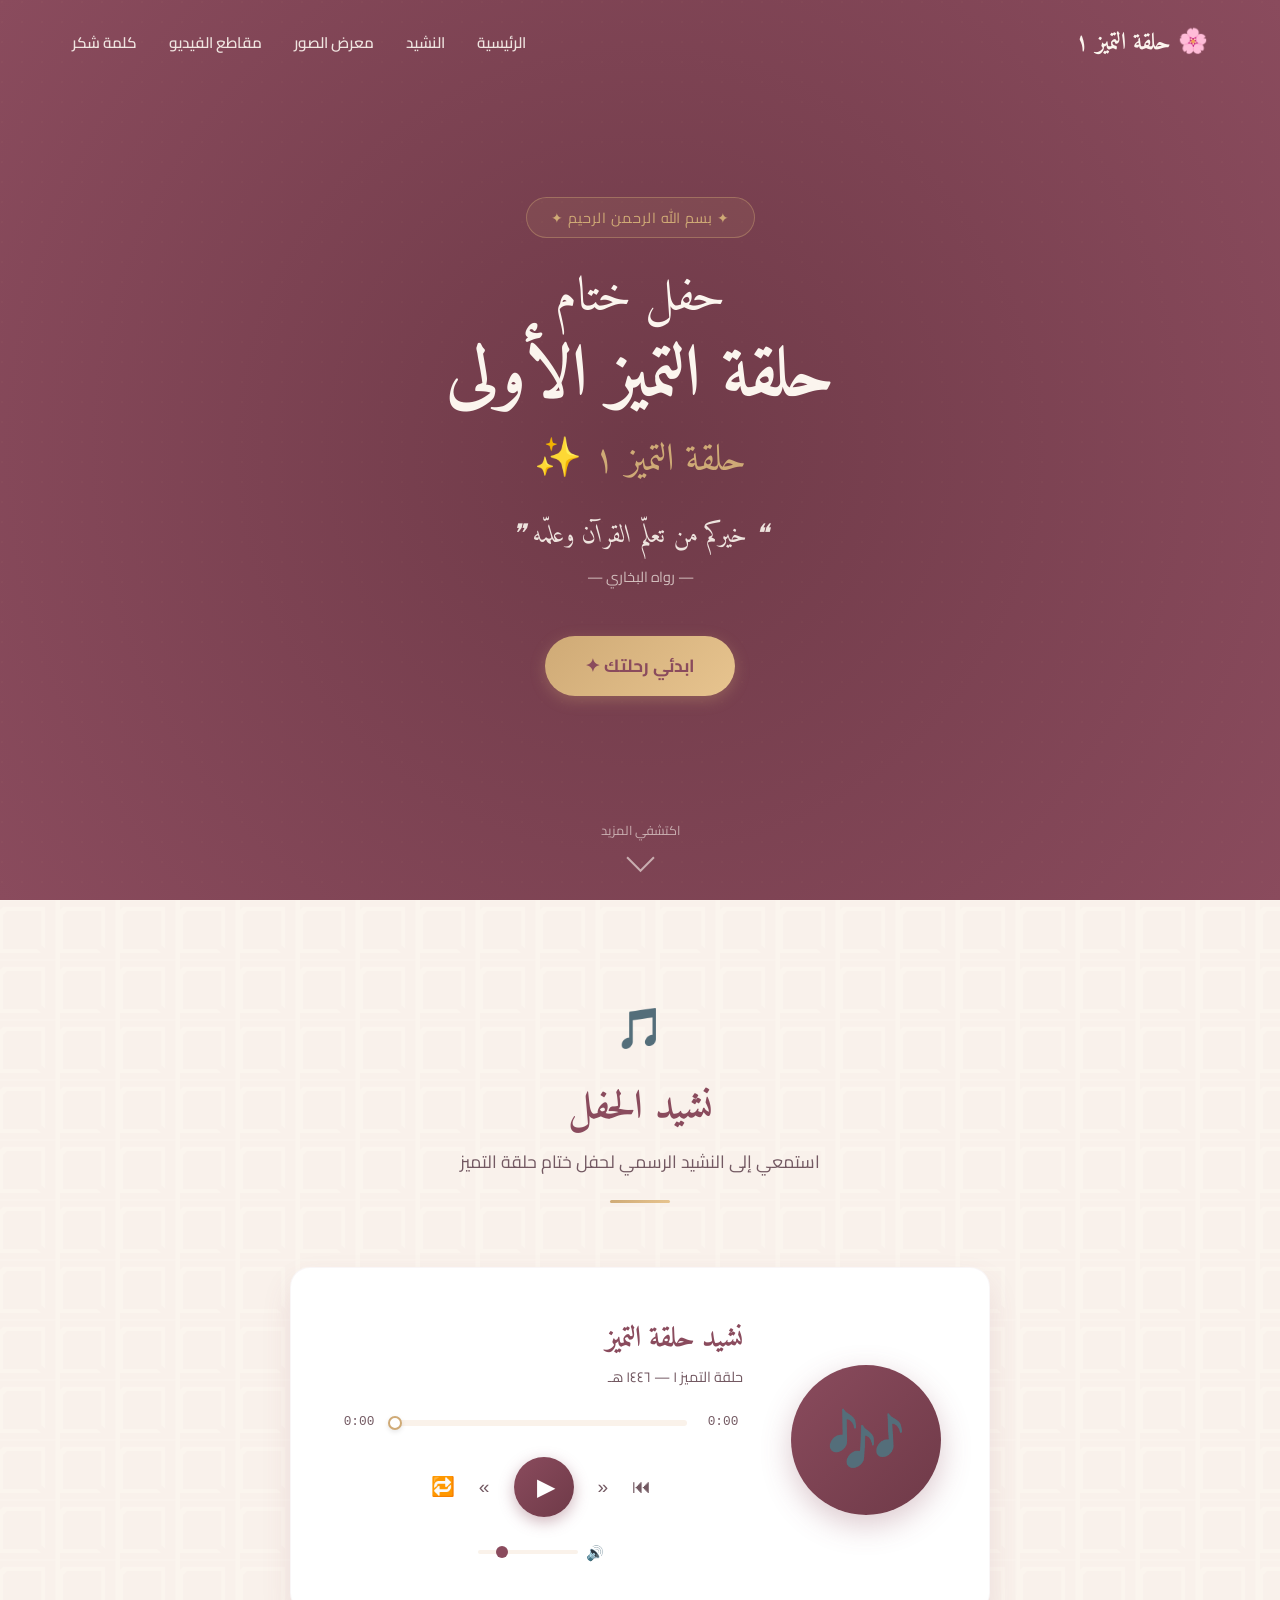
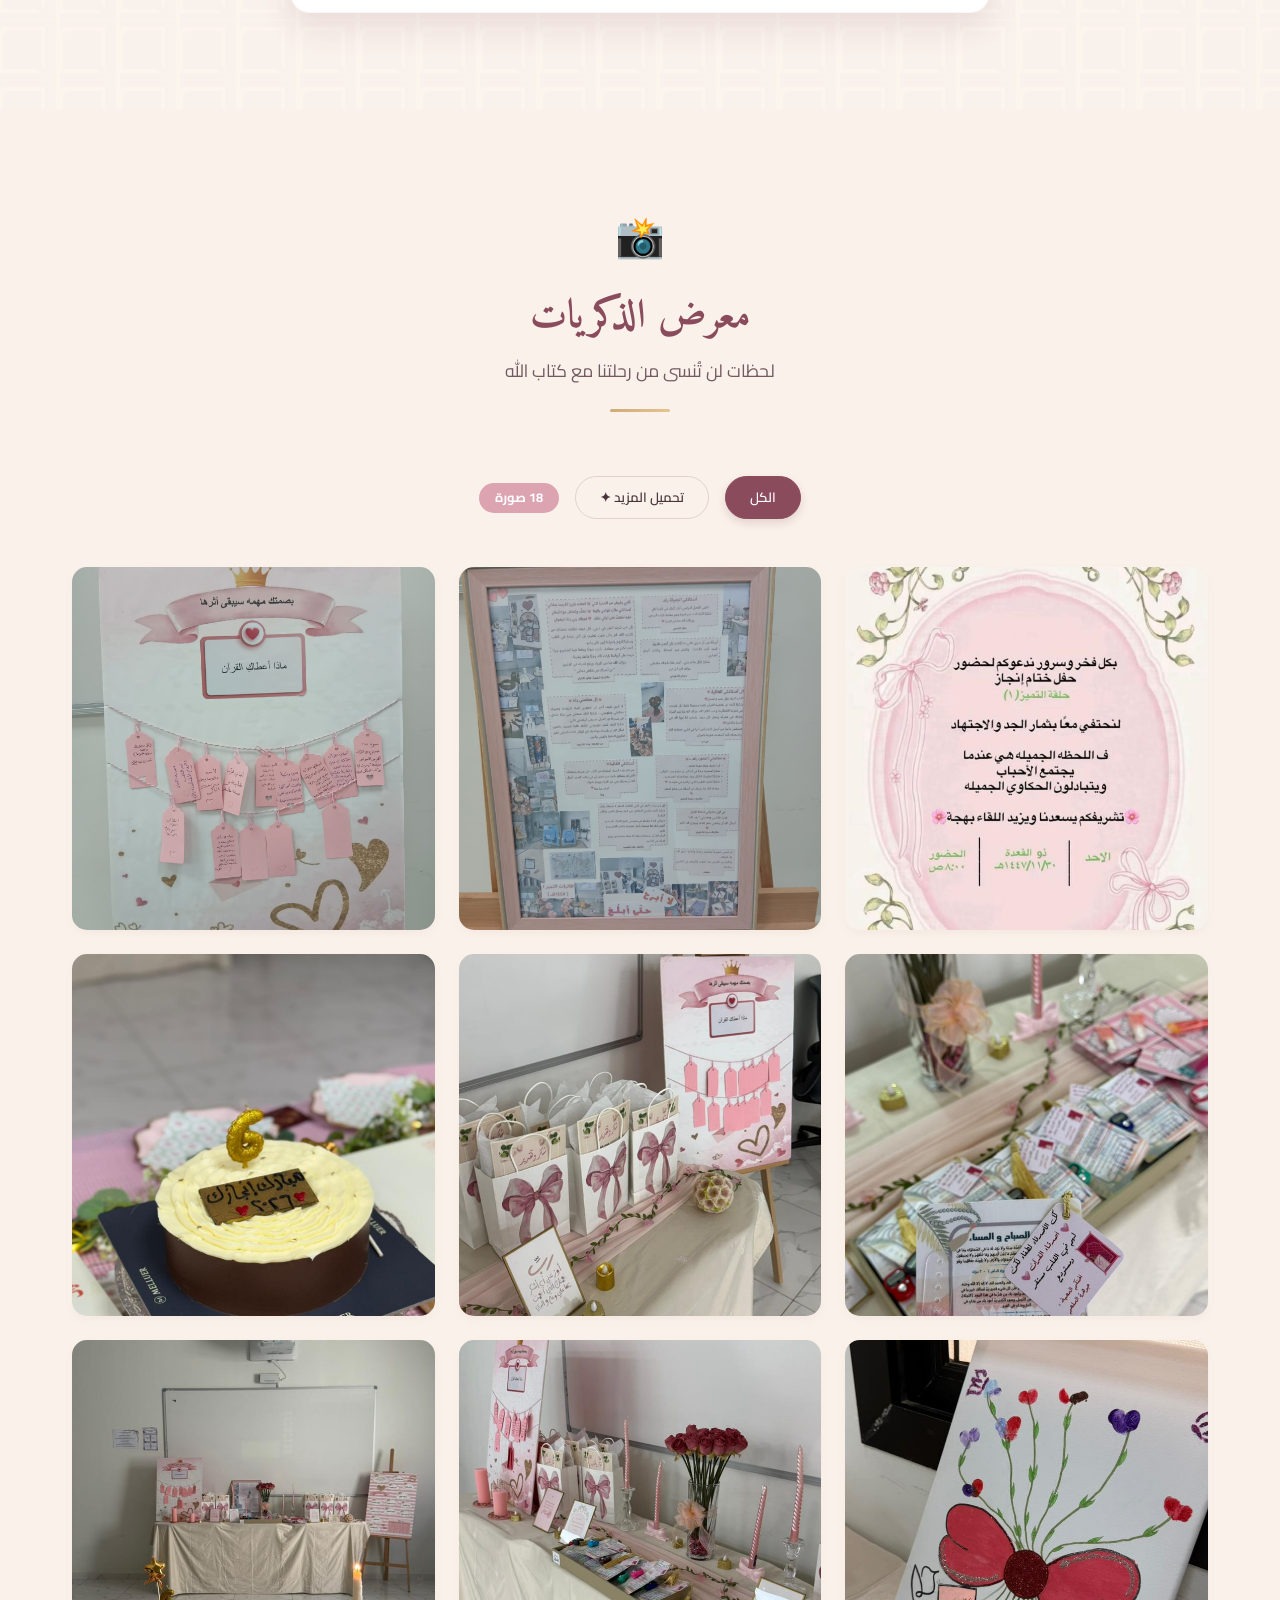
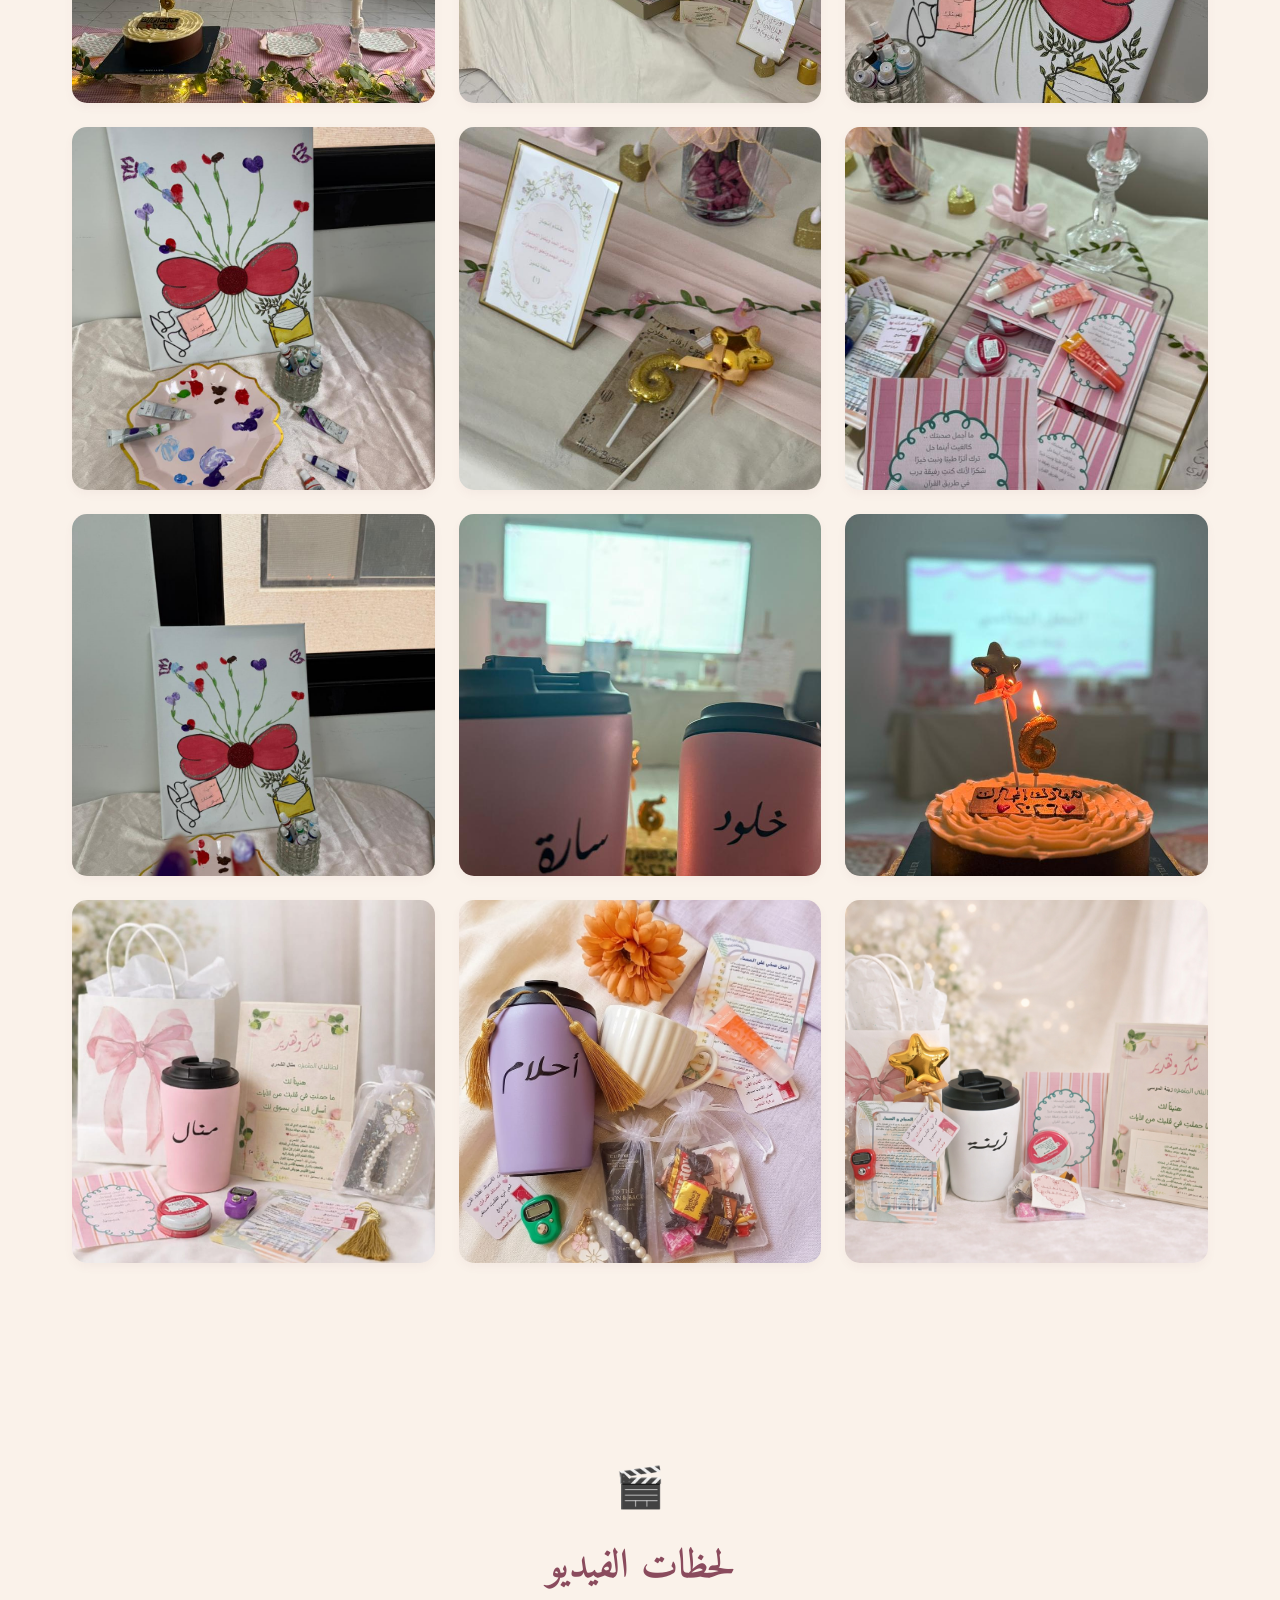
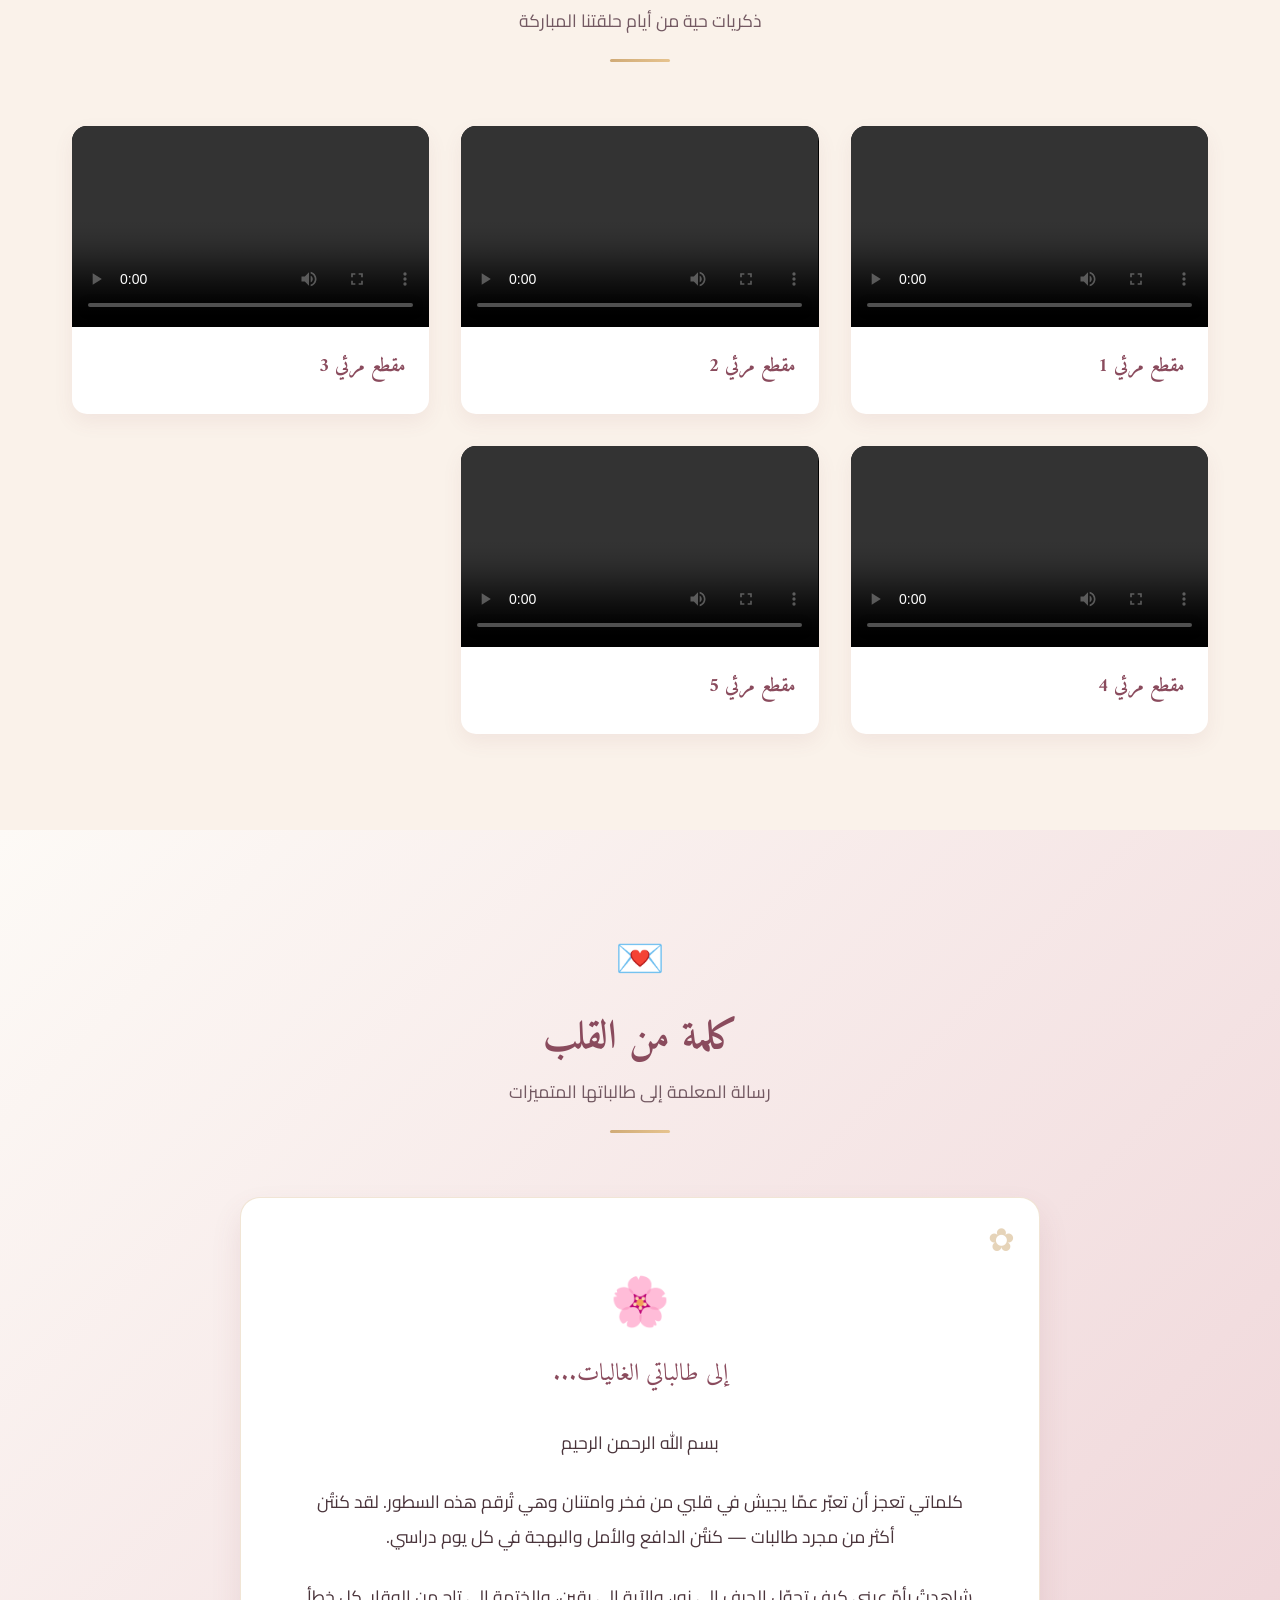
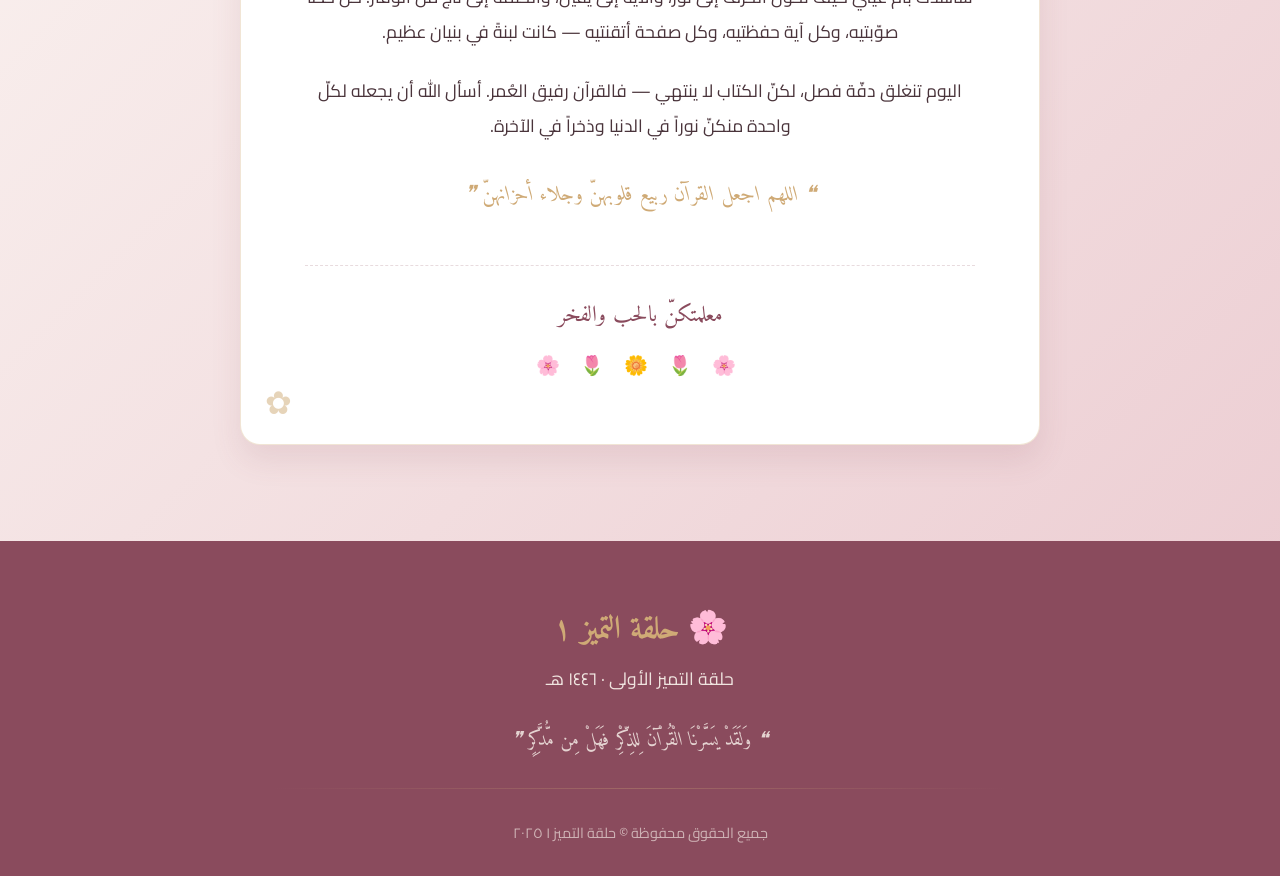
==== index.html @ e1786774 "Initial commit" ====
<!DOCTYPE html>
<html lang="ar" dir="rtl">
<head>
  <meta charset="UTF-8" />
  <meta name="viewport" content="width=device-width, initial-scale=1.0" />
  <title>حفل ختام حلقة التميز ١</title>
  <meta name="description" content="حفل ختام حلقة التميز الأولى. احتفاء بمسيرة القرآن الكريم ونجاح الطالبات المتميزات." />

  <!-- Google Fonts: Cairo + Amiri -->
  <link rel="preconnect" href="https://fonts.googleapis.com" />
  <link rel="preconnect" href="https://fonts.gstatic.com" crossorigin />
  <link href="https://fonts.googleapis.com/css2?family=Amiri:ital,wght@0,400;0,700;1,400&family=Cairo:wght@300;400;600;700;900&display=swap" rel="stylesheet" />

  <link rel="stylesheet" href="style.css" />
</head>
<body>

  <!-- ░░░ NAVBAR ░░░ -->
  <nav class="navbar" id="navbar">
    <div class="nav-inner">
      <span class="nav-logo">🌸 حلقة التميز ١</span>
      <ul class="nav-links">
        <li><a href="#hero">الرئيسية</a></li>
        <li><a href="#player">النشيد</a></li>
        <li><a href="#gallery">معرض الصور</a></li>
        <li><a href="#videos">مقاطع الفيديو</a></li>
        <li><a href="#thanks">كلمة شكر</a></li>
      </ul>
      <button class="nav-toggle" id="navToggle" aria-label="فتح القائمة">☰</button>
    </div>
    <ul class="nav-mobile" id="navMobile">
      <li><a href="#hero">الرئيسية</a></li>
      <li><a href="#player">النشيد</a></li>
      <li><a href="#gallery">معرض الصور</a></li>
      <li><a href="#videos">مقاطع الفيديو</a></li>
      <li><a href="#thanks">كلمة شكر</a></li>
    </ul>
  </nav>

  <!-- ░░░ HERO ░░░ -->
  <section class="hero" id="hero">
    <div class="hero-bg-overlay"></div>
    <div class="hero-particles" id="heroParticles"></div>
    <div class="hero-content fade-in">
      <div class="hero-badge">✦ بسم الله الرحمن الرحيم ✦</div>
      <h1 class="hero-title">
        <span class="hero-title-line1">حفل ختام</span>
        <span class="hero-title-line2">حلقة التميز الأولى</span>
        <span class="hero-title-line3 gold-text">حلقة التميز ١ ✨</span>
      </h1>
      <p class="hero-quote">
        ❝ خيركم من تعلّم القرآن وعلّمه ❞
      </p>
      <p class="hero-hadith">— رواه البخاري —</p>
      <a href="#player" class="hero-btn">
        <span>ابدئي رحلتك ✦</span>
        <div class="btn-glow"></div>
      </a>
    </div>
    <div class="hero-scroll-hint">
      <span>اكتشفي المزيد</span>
      <div class="scroll-arrow"></div>
    </div>
  </section>

  <!-- ░░░ AUDIO PLAYER ░░░ -->
  <section class="section player-section" id="player">
    <div class="section-container fade-on-scroll">
      <div class="section-header">
        <span class="section-icon">🎵</span>
        <h2 class="section-title">نشيد الحفل</h2>
        <p class="section-sub">استمعي إلى النشيد الرسمي لحفل ختام حلقة التميز</p>
        <div class="section-divider"></div>
      </div>

      <div class="player-card">
        <div class="player-art">
          <div class="player-art-inner">
            <span class="player-art-icon" id="playerArtIcon">🎶</span>
            <div class="player-ripple" id="playerRipple"></div>
          </div>
        </div>
        <div class="player-info">
          <h3 class="player-track-name">نشيد حلقة التميز</h3>
          <p class="player-track-sub">حلقة التميز ١ — ١٤٤٦ هـ</p>

          <div class="player-progress-wrap">
            <span class="player-time" id="currentTime">0:00</span>
            <div class="player-progress-bar" id="progressBar">
              <div class="player-progress-fill" id="progressFill"></div>
              <div class="player-progress-thumb" id="progressThumb"></div>
            </div>
            <span class="player-time" id="totalTime">0:00</span>
          </div>

          <div class="player-controls">
            <button class="player-btn-sm" id="btnRestart" title="إعادة">⏮</button>
            <button class="player-btn-sm" id="btnRewind" title="رجوع ١٠ ثوان">«</button>
            <button class="player-btn-play" id="btnPlay">
              <span id="playIcon">▶</span>
            </button>
            <button class="player-btn-sm" id="btnForward" title="تقديم ١٠ ثوان">»</button>
            <button class="player-btn-sm" id="btnLoop" title="تكرار">🔁</button>
          </div>

          <div class="player-volume-wrap">
            <span class="volume-icon">🔊</span>
            <input type="range" class="volume-slider" id="volumeSlider" min="0" max="1" step="0.01" value="0.8" />
          </div>
        </div>
      </div>

      <audio id="audioPlayer" src="audio/main_song.mp3" preload="metadata"></audio>
    </div>
  </section>

  <!-- ░░░ PHOTO GALLERY ░░░ -->
  <section class="section gallery-section" id="gallery">
    <div class="section-container fade-on-scroll">
      <div class="section-header">
        <span class="section-icon">📸</span>
        <h2 class="section-title">معرض الذكريات</h2>
        <p class="section-sub">لحظات لن تُنسى من رحلتنا مع كتاب الله</p>
        <div class="section-divider"></div>
      </div>

      <div class="gallery-controls">
        <button class="gallery-ctrl-btn active" data-action="all">الكل</button>
        <button class="gallery-ctrl-btn" id="btnLoadMore">تحميل المزيد ✦</button>
        <div class="gallery-count-badge" id="galleryCountBadge">0 صورة</div>
      </div>

      <div class="gallery-grid" id="galleryGrid">
        <!-- Images injected by JS -->
      </div>

      <div class="gallery-empty" id="galleryEmpty">
        <div class="gallery-empty-icon">🖼️</div>
        <p>ضعي صورك في مجلد <code>images/</code> بصيغة pic1.jpg، pic2.jpg …</p>
        <p class="gallery-empty-sub">سيتم تحميلها تلقائياً عند وجودها</p>
      </div>
    </div>
  </section>

  <!-- ░░░ LIGHTBOX ░░░ -->
  <div class="lightbox" id="lightbox" role="dialog" aria-modal="true">
    <button class="lightbox-close" id="lightboxClose" aria-label="إغلاق">✕</button>
    <button class="lightbox-nav lightbox-prev" id="lightboxPrev" aria-label="السابقة">❮</button>
    <div class="lightbox-content">
      <img src="" alt="صورة الحفل" id="lightboxImg" />
    </div>
    <button class="lightbox-nav lightbox-next" id="lightboxNext" aria-label="التالية">❯</button>
    <div class="lightbox-counter" id="lightboxCounter"></div>
  </div>

  <!-- ░░░ VIDEO SHOWCASE ░░░ -->
  <section class="section video-section" id="videos">
    <div class="section-container fade-on-scroll">
      <div class="section-header">
        <span class="section-icon">🎬</span>
        <h2 class="section-title">لحظات الفيديو</h2>
        <p class="section-sub">ذكريات حية من أيام حلقتنا المباركة</p>
        <div class="section-divider"></div>
      </div>

      <div class="video-grid" id="videoGrid">
        <!-- Videos injected by JS -->
      </div>

      <div class="gallery-empty" id="videoEmpty">
        <div class="gallery-empty-icon">🎥</div>
        <p>ضعي مقاطع الفيديو في مجلد <code>videos/</code> بصيغة video1.mp4، video2.mp4 …</p>
        <p class="gallery-empty-sub">سيتم تحميلها تلقائياً عند وجودها</p>
      </div>
    </div>
  </section>

  <!-- ░░░ THANKS CARD ░░░ -->
  <section class="section thanks-section" id="thanks">
    <div class="section-container fade-on-scroll">
      <div class="section-header">
        <span class="section-icon">💌</span>
        <h2 class="section-title">كلمة من القلب</h2>
        <p class="section-sub">رسالة المعلمة إلى طالباتها المتميزات</p>
        <div class="section-divider"></div>
      </div>

      <div class="thanks-card">
        <div class="thanks-card-top">
          <div class="thanks-rosette">🌸</div>
          <p class="thanks-salutation">إلى طالباتي الغاليات...</p>
        </div>
        <div class="thanks-body">
          <p>
            بسم الله الرحمن الرحيم
          </p>
          <p>
            كلماتي تعجز أن تعبّر عمّا يجيش في قلبي من فخر وامتنان وهي تُرقم هذه السطور.
            لقد كنتُن أكثر من مجرد طالبات — كنتُن الدافع والأمل والبهجة في كل يوم دراسي.
          </p>
          <p>
            شاهدتُ بأمّ عيني كيف تحوّل الحرف إلى نور، والآية إلى يقين، والختمة إلى تاج من الوقار.
            كل خطأ صوّبتيه، وكل آية حفظتيه، وكل صفحة أتقنتيه — كانت لبنةً في بنيان عظيم.
          </p>
          <p>
            اليوم تنغلق دفّة فصل، لكنّ الكتاب لا ينتهي — فالقرآن رفيق العُمر.
            أسأل الله أن يجعله لكلّ واحدة منكنّ نوراً في الدنيا وذخراً في الآخرة.
          </p>
          <p class="thanks-dua">
            ❝ اللهم اجعل القرآن ربيع قلوبهنّ وجلاء أحزانهنّ ❞
          </p>
        </div>
        <div class="thanks-footer">
          <span class="thanks-signature">معلمتكنّ بالحب والفخر</span>
          <div class="thanks-flowers">🌸 🌷 🌼 🌷 🌸</div>
        </div>
      </div>
    </div>
  </section>

  <!-- ░░░ FOOTER ░░░ -->
  <footer class="footer">
    <div class="footer-inner">
      <div class="footer-logo">🌸 حلقة التميز ١</div>
      <p class="footer-text">حلقة التميز الأولى · ١٤٤٦ هـ</p>
      <p class="footer-quote">❝ وَلَقَدْ يَسَّرْنَا الْقُرْآنَ لِلذِّكْرِ فَهَلْ مِن مُّدَّكِرٍ ❞</p>
      <div class="footer-divider"></div>
      <p class="footer-copy">جميع الحقوق محفوظة © حلقة التميز ١ ٢٠٢٥</p>
    </div>
  </footer>

  <script src="app.js"></script>
</body>
</html>
---- style.css ----
/* ░░░ VARIABLES & THEME ░░░ */
:root {
  /* Colors */
  --c-dusty-rose: #dca3b1; /* Soft pink / dusty rose */
  --c-cream: #fbf5ee; /* Warm cream */
  --c-burgundy: #8a4b5d; /* Luxurious burgundy */
  --c-gold: #cfaa76; /* Soft gold */
  --c-gold-bright: #e7c48f; /* Bright gold for hover */
  --c-text-main: #4a343b; /* Deep brownish-red for main text */
  --c-text-light: #735962; /* Lighter text for secondary info */
  --c-bg-light: #fdfaf6; /* Very light background for cards */
  --c-bg-dark: #faf2ea; /* Slightly darker cream for alternating sections */

  /* Gradients */
  --g-gold: linear-gradient(135deg, var(--c-gold), var(--c-gold-bright));
  --g-burgundy: linear-gradient(135deg, var(--c-burgundy), #6f3a48);
  --g-overlay: linear-gradient(to bottom, rgba(138, 75, 93, 0.4), rgba(138, 75, 93, 0.8));

  /* Typography */
  --f-title: 'Amiri', serif;
  --f-body: 'Cairo', sans-serif;

  /* Shadows */
  --shadow-sm: 0 4px 10px rgba(138, 75, 93, 0.05);
  --shadow-md: 0 8px 20px rgba(138, 75, 93, 0.08);
  --shadow-lg: 0 15px 30px rgba(138, 75, 93, 0.12);
  --shadow-gold: 0 0 15px rgba(207, 170, 118, 0.4);

  /* Transitions */
  --trans-fast: 0.2s ease;
  --trans-med: 0.4s ease;
  --trans-slow: 0.8s cubic-bezier(0.2, 0.8, 0.2, 1);
}

/* ░░░ RESET & BASE ░░░ */
*, *::before, *::after {
  box-sizing: border-box;
  margin: 0;
  padding: 0;
}

html {
  scroll-behavior: smooth;
  font-size: 16px;
}

body {
  font-family: var(--f-body);
  color: var(--c-text-main);
  background-color: var(--c-cream);
  line-height: 1.6;
  overflow-x: hidden;
  -webkit-font-smoothing: antialiased;
}

a {
  text-decoration: none;
  color: inherit;
}

ul {
  list-style: none;
}

img, video {
  max-width: 100%;
  display: block;
}

/* Typography Utilities */
.gold-text { color: var(--c-gold); }

/* ░░░ ANIMATIONS (FADE IN ON SCROLL) ░░░ */
.fade-on-scroll {
  opacity: 0;
  transform: translateY(30px);
  transition: opacity var(--trans-slow), transform var(--trans-slow);
}

.fade-on-scroll.visible {
  opacity: 1;
  transform: translateY(0);
}

.fade-in {
  animation: fadeIn 1.5s ease forwards;
}

@keyframes fadeIn {
  from { opacity: 0; transform: translateY(20px); }
  to { opacity: 1; transform: translateY(0); }
}

@keyframes float {
  0%, 100% { transform: translateY(0); }
  50% { transform: translateY(-10px); }
}

@keyframes pulse-glow {
  0%, 100% { box-shadow: 0 0 10px rgba(207, 170, 118, 0.3); }
  50% { box-shadow: 0 0 20px rgba(207, 170, 118, 0.7); }
}

@keyframes spin-slow {
  from { transform: rotate(0deg); }
  to { transform: rotate(360deg); }
}

/* ░░░ NAVBAR ░░░ */
.navbar {
  position: fixed;
  top: 0;
  left: 0;
  width: 100%;
  z-index: 1000;
  transition: background-color var(--trans-med), padding var(--trans-med), box-shadow var(--trans-med);
  padding: 1.5rem 0;
}

.navbar.scrolled {
  background-color: rgba(251, 245, 238, 0.95);
  backdrop-filter: blur(10px);
  padding: 1rem 0;
  box-shadow: var(--shadow-sm);
}

.nav-inner {
  max-width: 1200px;
  margin: 0 auto;
  padding: 0 2rem;
  display: flex;
  justify-content: space-between;
  align-items: center;
}

.nav-logo {
  font-family: var(--f-title);
  font-size: 1.5rem;
  font-weight: 700;
  color: var(--c-burgundy);
  transition: color var(--trans-fast);
}

.navbar.scrolled .nav-logo {
  color: var(--c-burgundy);
}

/* Default state when at top over dark hero */
.navbar:not(.scrolled) .nav-logo {
  color: var(--c-cream);
}

.nav-links {
  display: flex;
  gap: 2rem;
}

.nav-links a {
  font-weight: 600;
  font-size: 0.95rem;
  position: relative;
  transition: color var(--trans-fast);
}

.navbar:not(.scrolled) .nav-links a {
  color: rgba(251, 245, 238, 0.9);
}

.navbar.scrolled .nav-links a {
  color: var(--c-text-main);
}

.nav-links a:hover {
  color: var(--c-gold);
}

.nav-links a::after {
  content: '';
  position: absolute;
  bottom: -4px;
  left: 0;
  width: 0;
  height: 2px;
  background-color: var(--c-gold);
  transition: width var(--trans-fast);
}

.nav-links a:hover::after {
  width: 100%;
}

.nav-toggle {
  display: none;
  background: none;
  border: none;
  font-size: 1.8rem;
  cursor: pointer;
  color: inherit;
}

.navbar:not(.scrolled) .nav-toggle {
  color: var(--c-cream);
}

.navbar.scrolled .nav-toggle {
  color: var(--c-burgundy);
}

.nav-mobile {
  position: absolute;
  top: 100%;
  left: 0;
  width: 100%;
  background-color: var(--c-cream);
  box-shadow: var(--shadow-md);
  flex-direction: column;
  display: none;
  padding: 1rem 0;
  border-top: 1px solid rgba(138, 75, 93, 0.1);
}

.nav-mobile.active {
  display: flex;
}

.nav-mobile a {
  display: block;
  padding: 1rem 2rem;
  font-weight: 600;
  color: var(--c-burgundy);
  border-bottom: 1px solid rgba(138, 75, 93, 0.05);
}

.nav-mobile a:hover {
  background-color: rgba(138, 75, 93, 0.05);
  padding-right: 2.5rem;
  transition: all var(--trans-fast);
}

/* ░░░ HERO SECTION ░░░ */
.hero {
  height: 100vh;
  min-height: 600px;
  position: relative;
  display: flex;
  align-items: center;
  justify-content: center;
  text-align: center;
  overflow: hidden;
  background-color: var(--c-burgundy);
  /* Fallback color if no background image */
}

/* We will use CSS variables updated by JS for the background to make it dynamic, 
   but here is a default gradient */
.hero::before {
  content: '';
  position: absolute;
  top: 0; left: 0; right: 0; bottom: 0;
  background: radial-gradient(circle at center, #6f3a48 0%, var(--c-burgundy) 100%);
  z-index: 1;
}

.hero-bg-overlay {
  position: absolute;
  top: 0; left: 0; right: 0; bottom: 0;
  background: url('data:image/svg+xml;utf8,<svg width="20" height="20" xmlns="http://www.w3.org/2000/svg"><circle cx="2" cy="2" r="1" fill="%23cfaa76" fill-opacity="0.1"/></svg>') repeat;
  z-index: 2;
  opacity: 0.5;
}

.hero-particles {
  position: absolute;
  top: 0; left: 0; right: 0; bottom: 0;
  z-index: 3;
  pointer-events: none;
}

.particle {
  position: absolute;
  background: var(--c-gold);
  border-radius: 50%;
  opacity: 0;
  animation: floatUp 5s infinite linear;
}

@keyframes floatUp {
  0% { transform: translateY(100vh) scale(0); opacity: 0; }
  20% { opacity: 0.8; }
  80% { opacity: 0.4; }
  100% { transform: translateY(-100px) scale(1); opacity: 0; }
}

.hero-content {
  position: relative;
  z-index: 10;
  max-width: 800px;
  padding: 0 2rem;
  color: var(--c-cream);
}

.hero-badge {
  display: inline-block;
  padding: 0.5rem 1.5rem;
  border: 1px solid rgba(207, 170, 118, 0.4);
  border-radius: 50px;
  font-size: 0.9rem;
  color: var(--c-gold);
  margin-bottom: 2rem;
  background: rgba(207, 170, 118, 0.1);
  backdrop-filter: blur(5px);
  letter-spacing: 1px;
}

.hero-title {
  font-family: var(--f-title);
  display: flex;
  flex-direction: column;
  gap: 0.5rem;
  margin-bottom: 2rem;
  line-height: 1.2;
}

.hero-title-line1 { font-size: clamp(2rem, 4vw, 3rem); font-weight: 400; }
.hero-title-line2 { font-size: clamp(2.5rem, 6vw, 4.5rem); font-weight: 700; }
.hero-title-line3 { font-size: clamp(1.8rem, 3vw, 2.5rem); font-weight: 400; margin-top: 0.5rem; }

.hero-quote {
  font-family: var(--f-title);
  font-size: clamp(1.2rem, 2vw, 1.6rem);
  font-style: italic;
  margin-bottom: 0.5rem;
  opacity: 0.9;
}

.hero-hadith {
  font-size: 0.9rem;
  opacity: 0.7;
  margin-bottom: 3rem;
}

.hero-btn {
  display: inline-block;
  padding: 1rem 2.5rem;
  background: var(--g-gold);
  color: var(--c-burgundy);
  border-radius: 50px;
  font-weight: 700;
  font-size: 1.1rem;
  position: relative;
  overflow: hidden;
  transition: transform var(--trans-fast), box-shadow var(--trans-fast);
  box-shadow: 0 4px 15px rgba(207, 170, 118, 0.3);
  z-index: 1;
}

.hero-btn span {
  position: relative;
  z-index: 2;
}

.hero-btn .btn-glow {
  position: absolute;
  top: 0; left: 0; right: 0; bottom: 0;
  background: linear-gradient(135deg, var(--c-gold-bright), #fff);
  opacity: 0;
  z-index: 1;
  transition: opacity var(--trans-fast);
}

.hero-btn:hover {
  transform: translateY(-3px);
  box-shadow: 0 8px 25px rgba(207, 170, 118, 0.5);
}

.hero-btn:hover .btn-glow {
  opacity: 0.2;
}

.hero-scroll-hint {
  position: absolute;
  bottom: 2rem;
  left: 50%;
  transform: translateX(-50%);
  z-index: 10;
  color: rgba(251, 245, 238, 0.6);
  font-size: 0.8rem;
  display: flex;
  flex-direction: column;
  align-items: center;
  gap: 0.5rem;
  animation: float 3s ease-in-out infinite;
}

.scroll-arrow {
  width: 20px;
  height: 20px;
  border-right: 2px solid rgba(251, 245, 238, 0.6);
  border-bottom: 2px solid rgba(251, 245, 238, 0.6);
  transform: rotate(45deg);
}

/* ░░░ COMMON SECTION STYLES ░░░ */
.section {
  padding: 6rem 0;
}

.section:nth-child(even) {
  background-color: var(--c-bg-dark);
}

.section-container {
  max-width: 1200px;
  margin: 0 auto;
  padding: 0 2rem;
}

.section-header {
  text-align: center;
  margin-bottom: 4rem;
}

.section-icon {
  font-size: 2.5rem;
  display: inline-block;
  margin-bottom: 1rem;
  animation: float 4s ease-in-out infinite;
}

.section-title {
  font-family: var(--f-title);
  font-size: 2.5rem;
  color: var(--c-burgundy);
  margin-bottom: 0.5rem;
}

.section-sub {
  font-size: 1.1rem;
  color: var(--c-text-light);
}

.section-divider {
  width: 60px;
  height: 3px;
  background: var(--g-gold);
  margin: 1.5rem auto 0;
  border-radius: 3px;
}

/* ░░░ AUDIO PLAYER SECTION ░░░ */
.player-section {
  background: url('data:image/svg+xml;utf8,<svg width="60" height="60" viewBox="0 0 60 60" xmlns="http://www.w3.org/2000/svg"><path d="M54.627 0l.83.83v58.34h-58.34v-58.34h57.51zm-51.528 6.81l-4.103 4.102v42.18h42.178l-4.102-4.103h-33.97v-33.97l4.103-4.102h33.97v33.97l4.102 4.103v-42.18h-42.178z" fill="%23dca3b1" fill-opacity="0.05" fill-rule="evenodd"/></svg>');
}

.player-card {
  max-width: 700px;
  margin: 0 auto;
  background: #fff;
  border-radius: 20px;
  padding: 3rem;
  box-shadow: var(--shadow-lg);
  display: flex;
  align-items: center;
  gap: 3rem;
  border: 1px solid rgba(138, 75, 93, 0.05);
}

.player-art {
  flex-shrink: 0;
  position: relative;
}

.player-art-inner {
  width: 150px;
  height: 150px;
  background: var(--g-burgundy);
  border-radius: 50%;
  display: flex;
  align-items: center;
  justify-content: center;
  box-shadow: 0 10px 30px rgba(138, 75, 93, 0.3);
  position: relative;
  z-index: 2;
  transition: transform var(--trans-slow);
}

.player-art-inner.playing {
  animation: spin-slow 10s linear infinite;
}

.player-art-icon {
  font-size: 4rem;
}

.player-ripple {
  position: absolute;
  top: 0; left: 0; right: 0; bottom: 0;
  border-radius: 50%;
  border: 2px solid var(--c-gold);
  z-index: 1;
  opacity: 0;
}

.player-art-inner.playing + .player-ripple {
  animation: ripple 2s ease-out infinite;
}

@keyframes ripple {
  0% { transform: scale(1); opacity: 0.8; }
  100% { transform: scale(1.5); opacity: 0; }
}

.player-info {
  flex-grow: 1;
}

.player-track-name {
  font-family: var(--f-title);
  font-size: 1.8rem;
  color: var(--c-burgundy);
  margin-bottom: 0.2rem;
}

.player-track-sub {
  color: var(--c-text-light);
  font-size: 0.9rem;
  margin-bottom: 1.5rem;
}

.player-progress-wrap {
  display: flex;
  align-items: center;
  gap: 1rem;
  margin-bottom: 1.5rem;
}

.player-time {
  font-size: 0.8rem;
  color: var(--c-text-light);
  font-family: monospace;
  width: 40px;
  text-align: center;
}

.player-progress-bar {
  flex-grow: 1;
  height: 6px;
  background: var(--c-bg-dark);
  border-radius: 3px;
  position: relative;
  cursor: pointer;
}

.player-progress-fill {
  position: absolute;
  top: 0; left: 0;
  height: 100%;
  background: var(--g-gold);
  border-radius: 3px;
  width: 0%;
  pointer-events: none;
}

.player-progress-thumb {
  position: absolute;
  top: 50%;
  left: 0%;
  transform: translate(-50%, -50%);
  width: 14px;
  height: 14px;
  background: #fff;
  border: 2px solid var(--c-gold);
  border-radius: 50%;
  box-shadow: 0 2px 5px rgba(0,0,0,0.1);
  pointer-events: none;
  transition: transform 0.1s;
}

.player-progress-bar:hover .player-progress-thumb {
  transform: translate(-50%, -50%) scale(1.2);
}

.player-controls {
  display: flex;
  align-items: center;
  justify-content: center;
  gap: 1.5rem;
  margin-bottom: 1.5rem;
}

.player-btn-sm {
  background: none;
  border: none;
  font-size: 1.2rem;
  color: var(--c-text-light);
  cursor: pointer;
  transition: color var(--trans-fast), transform var(--trans-fast);
}

.player-btn-sm:hover {
  color: var(--c-burgundy);
  transform: scale(1.1);
}

.player-btn-sm.active {
  color: var(--c-gold);
}

.player-btn-play {
  width: 60px;
  height: 60px;
  border-radius: 50%;
  background: var(--g-burgundy);
  color: #fff;
  border: none;
  font-size: 1.5rem;
  display: flex;
  align-items: center;
  justify-content: center;
  cursor: pointer;
  box-shadow: 0 5px 15px rgba(138, 75, 93, 0.4);
  transition: transform var(--trans-fast), box-shadow var(--trans-fast);
}

.player-btn-play:hover {
  transform: scale(1.05);
  box-shadow: 0 8px 20px rgba(138, 75, 93, 0.5);
}

.player-btn-play span {
  margin-left: 5px; /* Offset for optical centering of play icon */
}

.player-btn-play.is-playing span {
  margin-left: 0; /* Reset for pause icon */
}

.player-volume-wrap {
  display: flex;
  align-items: center;
  gap: 0.5rem;
  justify-content: center;
}

.volume-icon {
  font-size: 0.9rem;
  color: var(--c-text-light);
}

.volume-slider {
  -webkit-appearance: none;
  width: 100px;
  height: 4px;
  background: var(--c-bg-dark);
  border-radius: 2px;
  outline: none;
}

.volume-slider::-webkit-slider-thumb {
  -webkit-appearance: none;
  appearance: none;
  width: 12px;
  height: 12px;
  border-radius: 50%;
  background: var(--c-burgundy);
  cursor: pointer;
}

@media (max-width: 768px) {
  .player-card {
    flex-direction: column;
    padding: 2rem;
    text-align: center;
    gap: 2rem;
  }
}

/* ░░░ GALLERY SECTION ░░░ */
.gallery-controls {
  display: flex;
  justify-content: center;
  align-items: center;
  gap: 1rem;
  margin-bottom: 3rem;
  flex-wrap: wrap;
}

.gallery-ctrl-btn {
  padding: 0.5rem 1.5rem;
  background: transparent;
  border: 1px solid rgba(138, 75, 93, 0.2);
  color: var(--c-text-main);
  border-radius: 50px;
  font-family: var(--f-body);
  font-weight: 600;
  cursor: pointer;
  transition: all var(--trans-fast);
}

.gallery-ctrl-btn:hover, .gallery-ctrl-btn.active {
  background: var(--c-burgundy);
  color: #fff;
  border-color: var(--c-burgundy);
  box-shadow: 0 4px 10px rgba(138, 75, 93, 0.2);
}

.gallery-count-badge {
  background: var(--c-dusty-rose);
  color: #fff;
  padding: 0.3rem 1rem;
  border-radius: 50px;
  font-size: 0.8rem;
  font-weight: 700;
}

.gallery-grid {
  display: grid;
  grid-template-columns: repeat(auto-fill, minmax(280px, 1fr));
  gap: 1.5rem;
}

.gallery-item {
  position: relative;
  border-radius: 15px;
  overflow: hidden;
  aspect-ratio: 1 / 1;
  cursor: pointer;
  box-shadow: var(--shadow-sm);
  transition: transform var(--trans-med), box-shadow var(--trans-med);
  background-color: var(--c-bg-dark);
}

.gallery-item:hover {
  transform: translateY(-5px);
  box-shadow: var(--shadow-lg);
  z-index: 2;
}

.gallery-item img {
  width: 100%;
  height: 100%;
  object-fit: cover;
  transition: transform 0.5s ease;
}

.gallery-item:hover img {
  transform: scale(1.05);
}

.gallery-overlay {
  position: absolute;
  top: 0; left: 0; right: 0; bottom: 0;
  background: linear-gradient(to top, rgba(138, 75, 93, 0.8), transparent);
  opacity: 0;
  display: flex;
  align-items: center;
  justify-content: center;
  transition: opacity var(--trans-fast);
}

.gallery-item:hover .gallery-overlay {
  opacity: 1;
}

.gallery-icon {
  color: #fff;
  font-size: 2rem;
  transform: scale(0.5);
  transition: transform 0.3s cubic-bezier(0.175, 0.885, 0.32, 1.275);
}

.gallery-item:hover .gallery-icon {
  transform: scale(1);
}

.gallery-empty {
  text-align: center;
  padding: 4rem 2rem;
  background: rgba(255, 255, 255, 0.5);
  border: 2px dashed rgba(138, 75, 93, 0.2);
  border-radius: 20px;
  display: none; /* Hidden by default, shown by JS if no media */
}

.gallery-empty.show {
  display: block;
}

.gallery-empty-icon {
  font-size: 3rem;
  margin-bottom: 1rem;
  opacity: 0.5;
}

.gallery-empty code {
  background: rgba(138, 75, 93, 0.1);
  padding: 0.2rem 0.5rem;
  border-radius: 4px;
  color: var(--c-burgundy);
}

.gallery-empty-sub {
  font-size: 0.9rem;
  color: var(--c-text-light);
  margin-top: 0.5rem;
}

/* ░░░ LIGHTBOX ░░░ */
.lightbox {
  position: fixed;
  top: 0; left: 0; right: 0; bottom: 0;
  background: rgba(0, 0, 0, 0.9);
  z-index: 2000;
  display: flex;
  align-items: center;
  justify-content: center;
  opacity: 0;
  pointer-events: none;
  transition: opacity var(--trans-med);
}

.lightbox.active {
  opacity: 1;
  pointer-events: all;
}

.lightbox-content {
  position: relative;
  max-width: 90vw;
  max-height: 85vh;
  transform: scale(0.9);
  transition: transform var(--trans-med);
}

.lightbox.active .lightbox-content {
  transform: scale(1);
}

.lightbox-content img {
  max-height: 85vh;
  border-radius: 10px;
  box-shadow: 0 0 30px rgba(0,0,0,0.5);
}

.lightbox-close {
  position: absolute;
  top: 2rem;
  right: 2rem;
  background: none;
  border: none;
  color: #fff;
  font-size: 2rem;
  cursor: pointer;
  z-index: 2001;
  transition: transform var(--trans-fast);
}

.lightbox-close:hover {
  transform: rotate(90deg);
}

.lightbox-nav {
  position: absolute;
  top: 50%;
  transform: translateY(-50%);
  background: rgba(255,255,255,0.1);
  border: none;
  color: #fff;
  font-size: 2rem;
  width: 50px;
  height: 50px;
  border-radius: 50%;
  display: flex;
  align-items: center;
  justify-content: center;
  cursor: pointer;
  transition: background var(--trans-fast);
  z-index: 2001;
}

.lightbox-nav:hover {
  background: rgba(255,255,255,0.3);
}

.lightbox-prev { right: 2rem; }
.lightbox-next { left: 2rem; } /* Reversed for RTL */

.lightbox-counter {
  position: absolute;
  bottom: 2rem;
  left: 50%;
  transform: translateX(-50%);
  color: rgba(255,255,255,0.7);
  font-family: monospace;
  font-size: 1.1rem;
}

/* ░░░ VIDEO SECTION ░░░ */
.video-grid {
  display: grid;
  grid-template-columns: repeat(auto-fill, minmax(320px, 1fr));
  gap: 2rem;
}

.video-item {
  background: #fff;
  border-radius: 15px;
  overflow: hidden;
  box-shadow: var(--shadow-md);
  transition: transform var(--trans-med);
}

.video-item:hover {
  transform: translateY(-5px);
  box-shadow: var(--shadow-lg);
}

.video-wrapper {
  position: relative;
  aspect-ratio: 16 / 9;
  background: #000;
}

.video-wrapper video {
  width: 100%;
  height: 100%;
  object-fit: contain;
}

.video-info {
  padding: 1.5rem;
}

.video-title {
  font-family: var(--f-title);
  font-size: 1.2rem;
  color: var(--c-burgundy);
  margin-bottom: 0.5rem;
}

/* ░░░ THANKS CARD SECTION ░░░ */
.thanks-section {
  background: linear-gradient(135deg, var(--c-bg-light) 0%, var(--c-dusty-rose) 200%);
}

.thanks-card {
  max-width: 800px;
  margin: 0 auto;
  background: #fff;
  border-radius: 20px;
  padding: 4rem;
  box-shadow: var(--shadow-lg);
  position: relative;
  text-align: center;
  border: 1px solid rgba(207, 170, 118, 0.3);
}

/* Decorative corners */
.thanks-card::before, .thanks-card::after {
  content: '✿';
  position: absolute;
  color: var(--c-gold);
  font-size: 2rem;
  opacity: 0.5;
}

.thanks-card::before { top: 1rem; right: 1.5rem; }
.thanks-card::after { bottom: 1rem; left: 1.5rem; }

.thanks-card-top {
  margin-bottom: 2rem;
}

.thanks-rosette {
  font-size: 3rem;
  margin-bottom: 1rem;
  animation: spin-slow 20s linear infinite;
  display: inline-block;
}

.thanks-salutation {
  font-family: var(--f-title);
  font-size: 1.5rem;
  color: var(--c-burgundy);
}

.thanks-body {
  font-size: 1.1rem;
  line-height: 2;
  color: var(--c-text-main);
}

.thanks-body p {
  margin-bottom: 1.5rem;
}

.thanks-dua {
  font-family: var(--f-title);
  font-size: 1.3rem;
  color: var(--c-gold);
  margin-top: 2rem;
  font-style: italic;
}

.thanks-footer {
  margin-top: 3rem;
  padding-top: 2rem;
  border-top: 1px dashed rgba(138, 75, 93, 0.2);
}

.thanks-signature {
  display: block;
  font-family: var(--f-title);
  font-size: 1.4rem;
  color: var(--c-burgundy);
  margin-bottom: 1rem;
}

.thanks-flowers {
  font-size: 1.2rem;
  letter-spacing: 0.5rem;
}

@media (max-width: 768px) {
  .thanks-card {
    padding: 2rem;
  }
}

/* ░░░ ACHIEVEMENTS SECTION ░░░ */
.achievements-grid {
  display: grid;
  grid-template-columns: repeat(auto-fit, minmax(250px, 1fr));
  gap: 2rem;
}

.achievement-card {
  background: #fff;
  border-radius: 15px;
  padding: 2.5rem 1.5rem;
  text-align: center;
  box-shadow: var(--shadow-sm);
  border-bottom: 4px solid var(--c-gold);
  transition: transform var(--trans-med), box-shadow var(--trans-med);
}

.achievement-card:hover {
  transform: translateY(-10px);
  box-shadow: var(--shadow-lg);
}

.ach-icon {
  font-size: 3rem;
  margin-bottom: 1rem;
  display: inline-block;
}

.achievement-card:hover .ach-icon {
  animation: pulse-glow 2s infinite;
  border-radius: 50%;
}

.ach-number {
  font-family: var(--f-title);
  font-size: 3.5rem;
  font-weight: 700;
  color: var(--c-burgundy);
  line-height: 1;
  margin-bottom: 0.5rem;
}

.ach-label {
  font-size: 1.2rem;
  font-weight: 700;
  color: var(--c-text-main);
  margin-bottom: 0.5rem;
}

.ach-sub {
  font-size: 0.9rem;
  color: var(--c-text-light);
}

/* ░░░ FOOTER ░░░ */
.footer {
  background-color: var(--c-burgundy);
  color: var(--c-cream);
  padding: 4rem 0 2rem;
  text-align: center;
}

.footer-inner {
  max-width: 800px;
  margin: 0 auto;
  padding: 0 2rem;
}

.footer-logo {
  font-family: var(--f-title);
  font-size: 2rem;
  font-weight: 700;
  margin-bottom: 0.5rem;
  color: var(--c-gold);
}

.footer-text {
  font-size: 1.1rem;
  opacity: 0.9;
  margin-bottom: 2rem;
}

.footer-quote {
  font-family: var(--f-title);
  font-size: 1.2rem;
  font-style: italic;
  opacity: 0.8;
}

.footer-divider {
  height: 1px;
  background: linear-gradient(to right, transparent, rgba(207, 170, 118, 0.3), transparent);
  margin: 2rem 0;
}

.footer-copy {
  font-size: 0.9rem;
  opacity: 0.6;
}
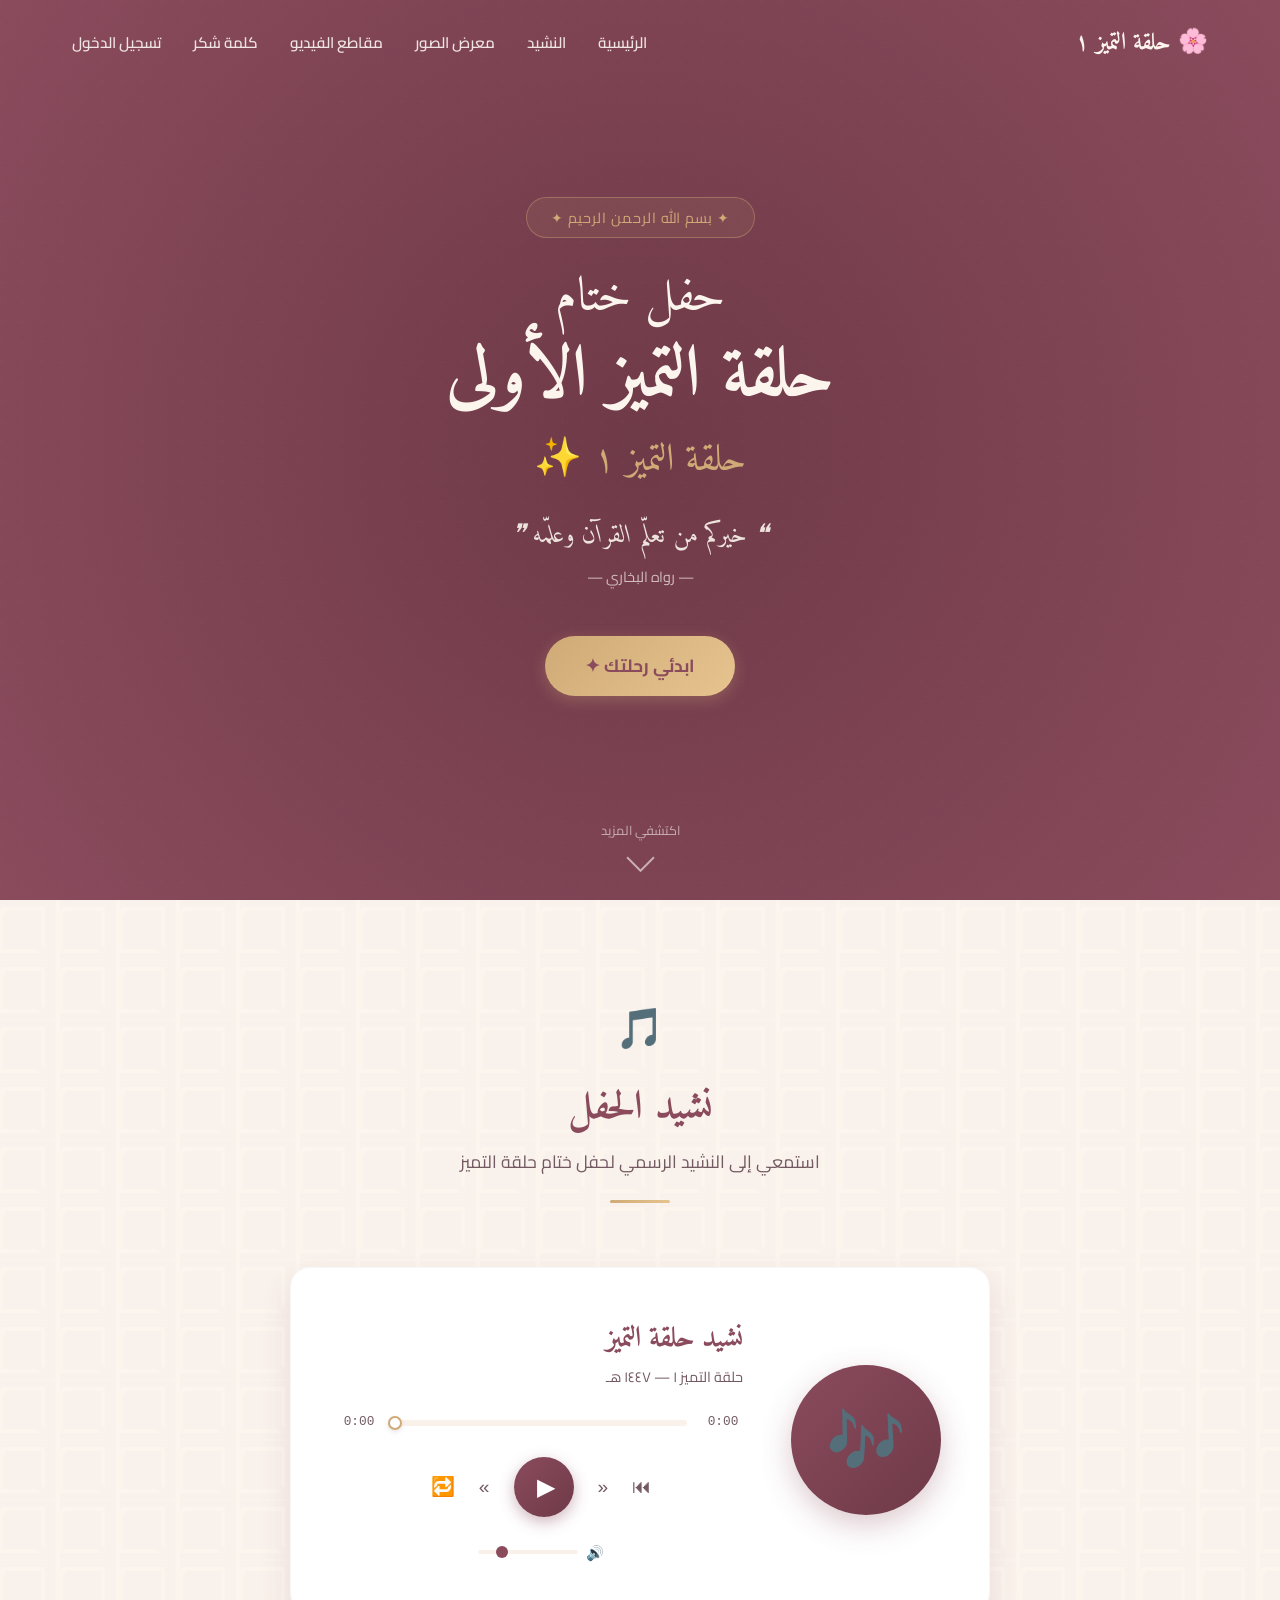
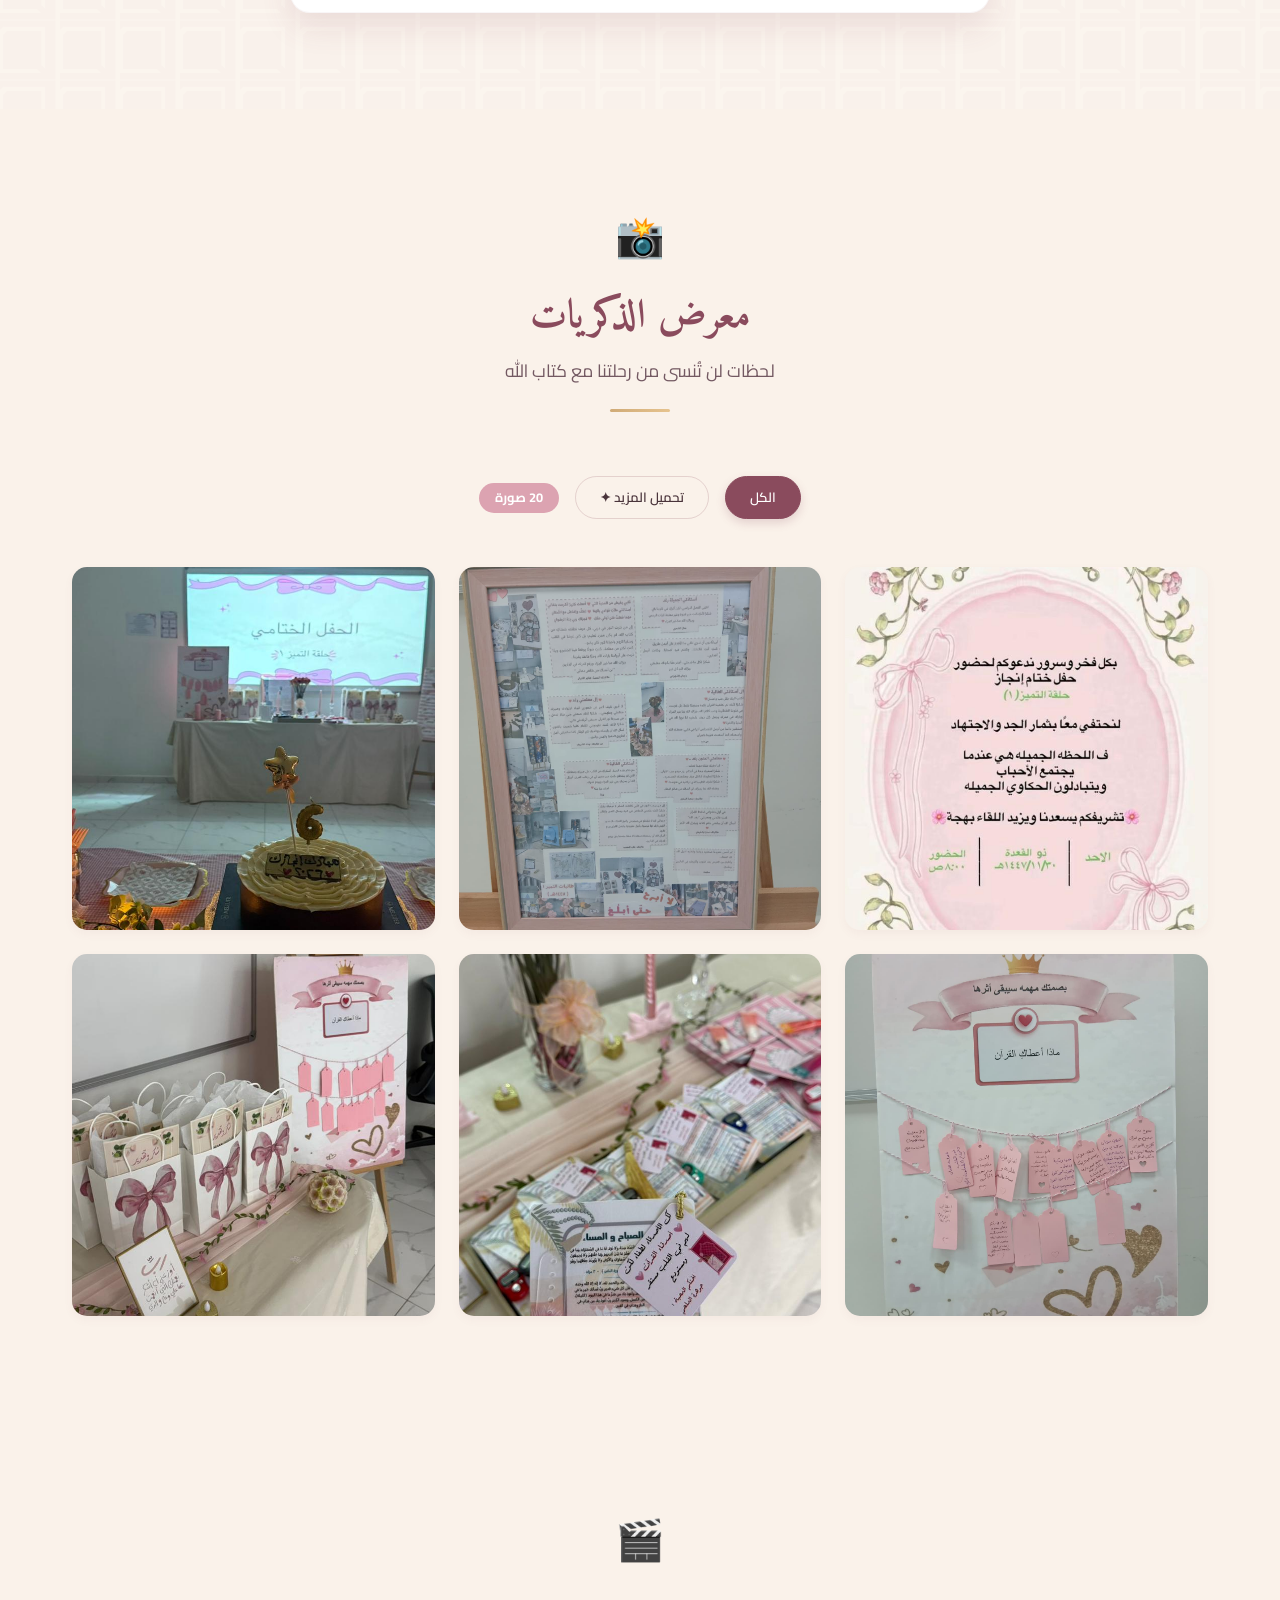
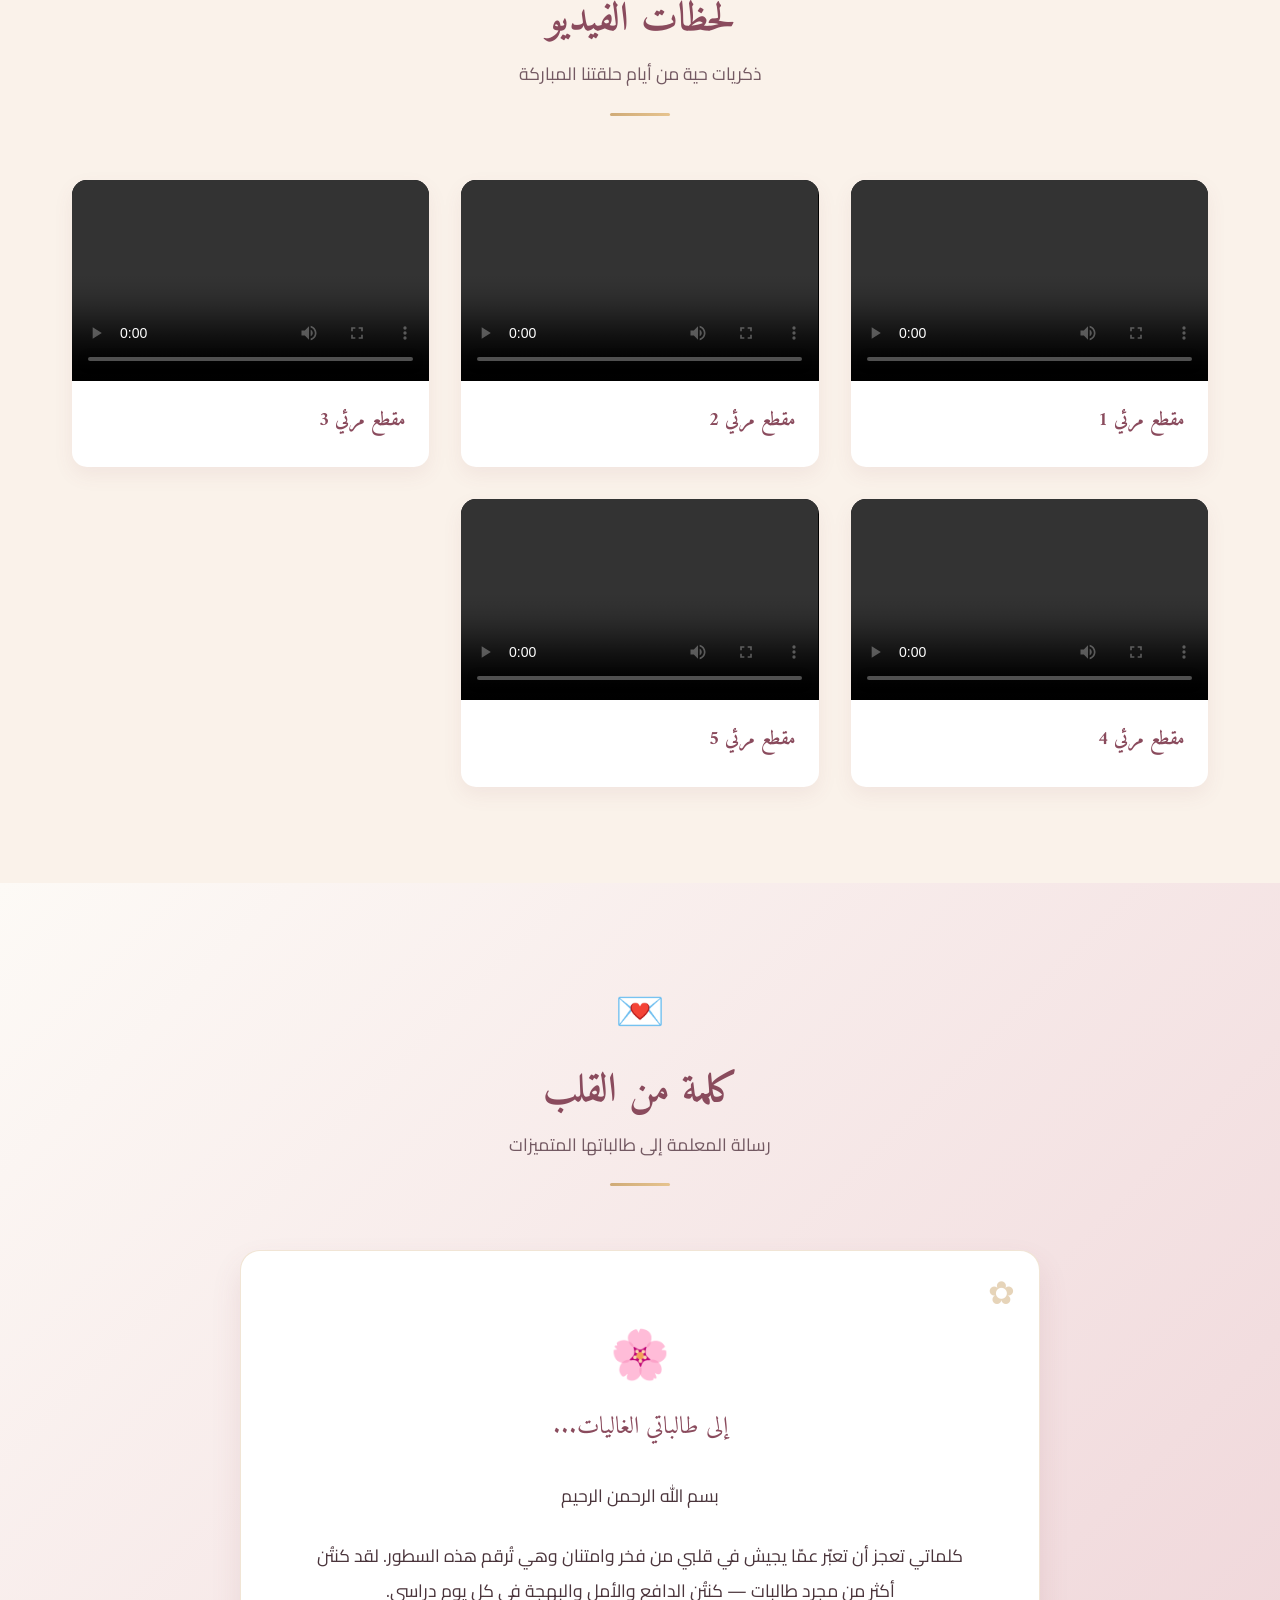
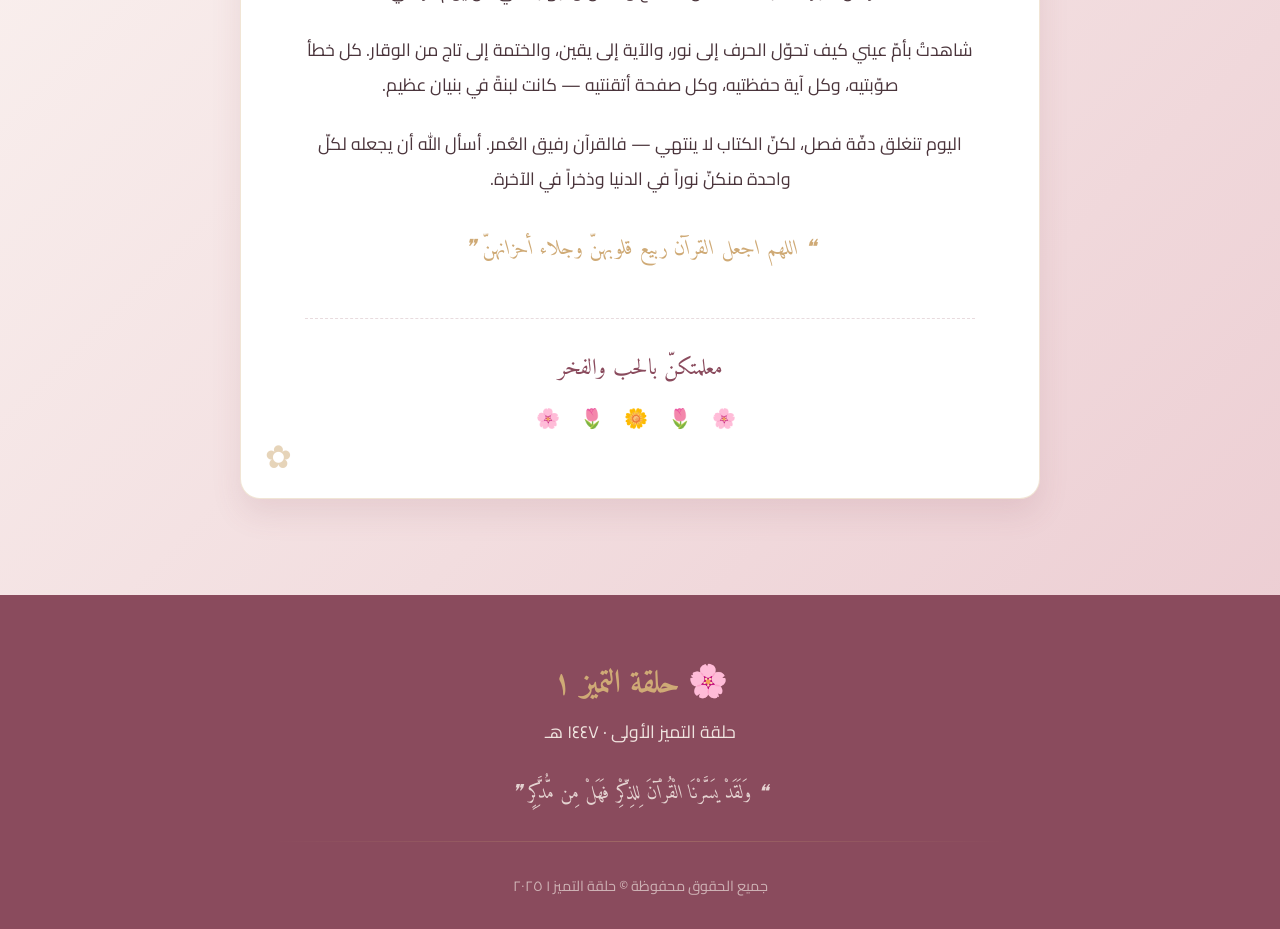
==== commit 561cb071: "Add admin dashboard, login, and dynamic media loading" ====
--- a/index.html
+++ b/index.html
@@ -25,6 +25,7 @@
         <li><a href="#gallery">معرض الصور</a></li>
         <li><a href="#videos">مقاطع الفيديو</a></li>
         <li><a href="#thanks">كلمة شكر</a></li>
+        <li><a href="login.html" class="nav-login-btn">تسجيل الدخول</a></li>
       </ul>
       <button class="nav-toggle" id="navToggle" aria-label="فتح القائمة">☰</button>
     </div>
@@ -34,6 +35,7 @@
       <li><a href="#gallery">معرض الصور</a></li>
       <li><a href="#videos">مقاطع الفيديو</a></li>
       <li><a href="#thanks">كلمة شكر</a></li>
+      <li><a href="login.html" class="nav-mobile-login">تسجيل الدخول</a></li>
     </ul>
   </nav>
 
@@ -82,7 +84,7 @@
         </div>
         <div class="player-info">
           <h3 class="player-track-name">نشيد حلقة التميز</h3>
-          <p class="player-track-sub">حلقة التميز ١ — ١٤٤٦ هـ</p>
+          <p class="player-track-sub">حلقة التميز ١ — ١٤٤٧ هـ</p>
 
           <div class="player-progress-wrap">
             <span class="player-time" id="currentTime">0:00</span>
@@ -222,13 +224,14 @@
   <footer class="footer">
     <div class="footer-inner">
       <div class="footer-logo">🌸 حلقة التميز ١</div>
-      <p class="footer-text">حلقة التميز الأولى · ١٤٤٦ هـ</p>
+      <p class="footer-text">حلقة التميز الأولى · ١٤٤٧ هـ</p>
       <p class="footer-quote">❝ وَلَقَدْ يَسَّرْنَا الْقُرْآنَ لِلذِّكْرِ فَهَلْ مِن مُّدَّكِرٍ ❞</p>
       <div class="footer-divider"></div>
       <p class="footer-copy">جميع الحقوق محفوظة © حلقة التميز ١ ٢٠٢٥</p>
     </div>
   </footer>
 
+  <script src="db.js"></script>
   <script src="app.js"></script>
 </body>
 </html>
--- a/style.css
+++ b/style.css
@@ -837,9 +837,34 @@
 }
 
 .lightbox-content img {
+  max-width: 100%;
   max-height: 85vh;
+  width: auto;
+  height: auto;
+  object-fit: contain;
   border-radius: 10px;
   box-shadow: 0 0 30px rgba(0,0,0,0.5);
+  opacity: 0;
+  transition: opacity 0.3s ease;
+}
+
+.lightbox-loader {
+  position: absolute;
+  top: 50%;
+  left: 50%;
+  transform: translate(-50%, -50%);
+  width: 40px;
+  height: 40px;
+  border: 4px solid rgba(255, 255, 255, 0.1);
+  border-left-color: var(--c-gold);
+  border-radius: 50%;
+  animation: spin 1s linear infinite;
+  display: none;
+  z-index: 1999;
+}
+
+@keyframes spin {
+  to { transform: translate(-50%, -50%) rotate(360deg); }
 }
 
 .lightbox-close {
@@ -1126,3 +1151,146 @@
   font-size: 0.9rem;
   opacity: 0.6;
 }
+
+/* ░░░ RESPONSIVE STYLES ░░░ */
+
+/* iPads / Tablets (max-width: 1024px) */
+@media (max-width: 1024px) {
+  .nav-inner {
+    padding: 0 1.5rem;
+  }
+  .player-card {
+    gap: 2rem;
+    padding: 2.5rem;
+  }
+  .gallery-grid {
+    grid-template-columns: repeat(auto-fill, minmax(220px, 1fr));
+  }
+  .video-grid {
+    grid-template-columns: repeat(auto-fill, minmax(280px, 1fr));
+  }
+}
+
+/* Phones & Small Tablets (max-width: 768px) */
+@media (max-width: 768px) {
+  /* Navbar */
+  .nav-links {
+    display: none !important; /* Hide standard links */
+  }
+  .nav-toggle {
+    display: block !important; /* Show mobile toggle */
+  }
+  
+  /* Hero */
+  .hero-content {
+    padding: 0 1.5rem;
+  }
+  .hero-badge {
+    margin-bottom: 1.5rem;
+  }
+  .hero-title {
+    gap: 0.2rem;
+    margin-bottom: 1.5rem;
+  }
+  .hero-quote {
+    font-size: 1.2rem;
+  }
+  .hero-hadith {
+    margin-bottom: 2rem;
+  }
+  .hero-btn {
+    padding: 0.8rem 2rem;
+    font-size: 1rem;
+  }
+  
+  /* Audio Player */
+  .player-card {
+    flex-direction: column;
+    padding: 2rem 1.5rem;
+    text-align: center;
+    gap: 1.5rem;
+  }
+  .player-art-inner {
+    width: 120px;
+    height: 120px;
+  }
+  .player-art-icon {
+    font-size: 3rem;
+  }
+  .player-track-name {
+    font-size: 1.5rem;
+  }
+  
+  /* Gallery Grid */
+  .gallery-grid {
+    grid-template-columns: repeat(auto-fill, minmax(130px, 1fr));
+    gap: 0.8rem;
+  }
+  .gallery-item {
+    border-radius: 10px;
+  }
+  .gallery-controls {
+    gap: 0.5rem;
+    margin-bottom: 2rem;
+  }
+  .gallery-ctrl-btn {
+    padding: 0.4rem 1.2rem;
+    font-size: 0.85rem;
+  }
+
+  /* Videos Grid */
+  .video-grid {
+    grid-template-columns: 1fr;
+    gap: 1.5rem;
+  }
+  
+  /* Lightbox */
+  .lightbox-nav {
+    width: 40px;
+    height: 40px;
+    font-size: 1.5rem;
+  }
+  .lightbox-prev { right: 0.5rem; }
+  .lightbox-next { left: 0.5rem; }
+  .lightbox-close {
+    top: 1rem;
+    right: 1rem;
+    font-size: 1.8rem;
+  }
+  
+  /* Section Padding */
+  .section {
+    padding: 4rem 0;
+  }
+  .section-title {
+    font-size: 2rem;
+  }
+  .section-sub {
+    font-size: 0.95rem;
+  }
+  
+  /* Thanks Card */
+  .thanks-card {
+    padding: 2rem 1.5rem;
+  }
+  .thanks-body {
+    font-size: 1rem;
+    line-height: 1.8;
+  }
+  .thanks-dua {
+    font-size: 1.1rem;
+  }
+}
+
+/* Very Small Phones (max-width: 480px) */
+@media (max-width: 480px) {
+  .hero-title-line1 { font-size: 1.6rem; }
+  .hero-title-line2 { font-size: 2.2rem; }
+  .hero-title-line3 { font-size: 1.4rem; }
+  
+  .gallery-grid {
+    grid-template-columns: repeat(2, 1fr); /* 2 columns on very small devices */
+    gap: 0.5rem;
+  }
+}
+
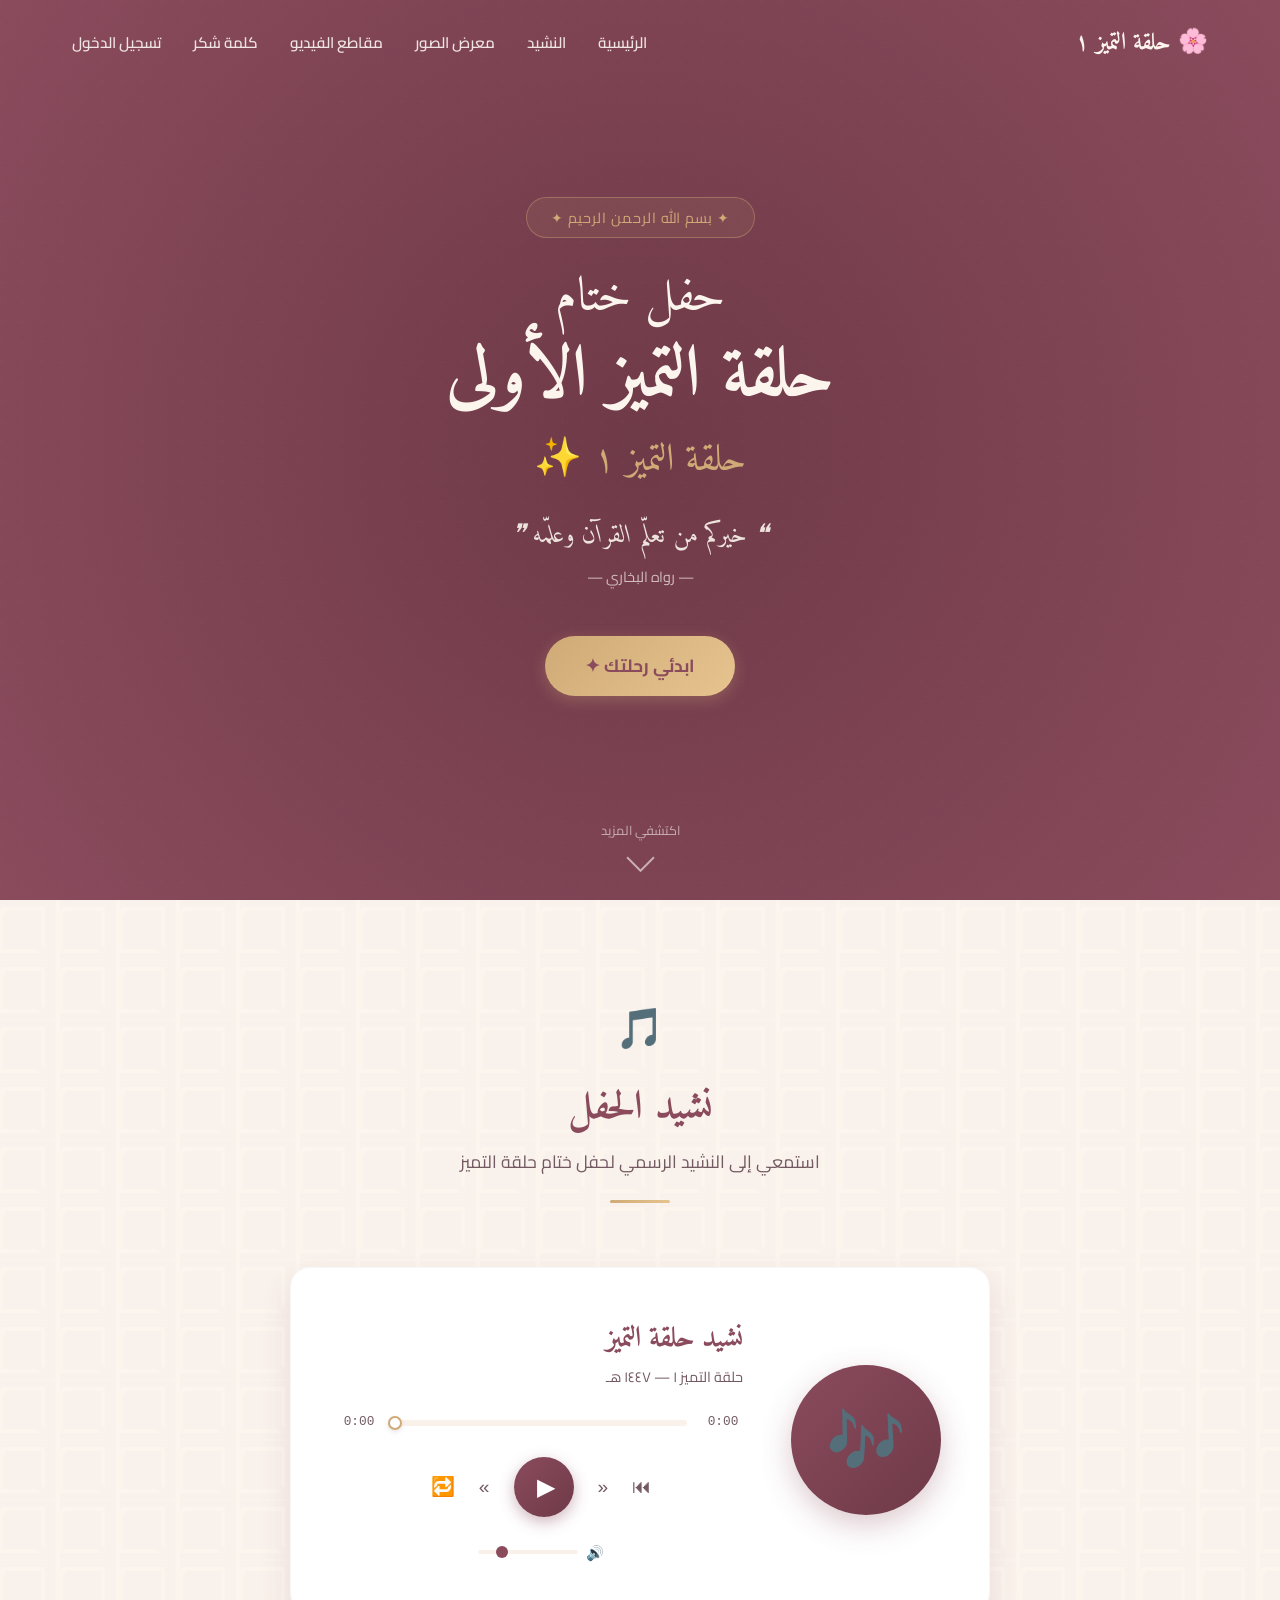
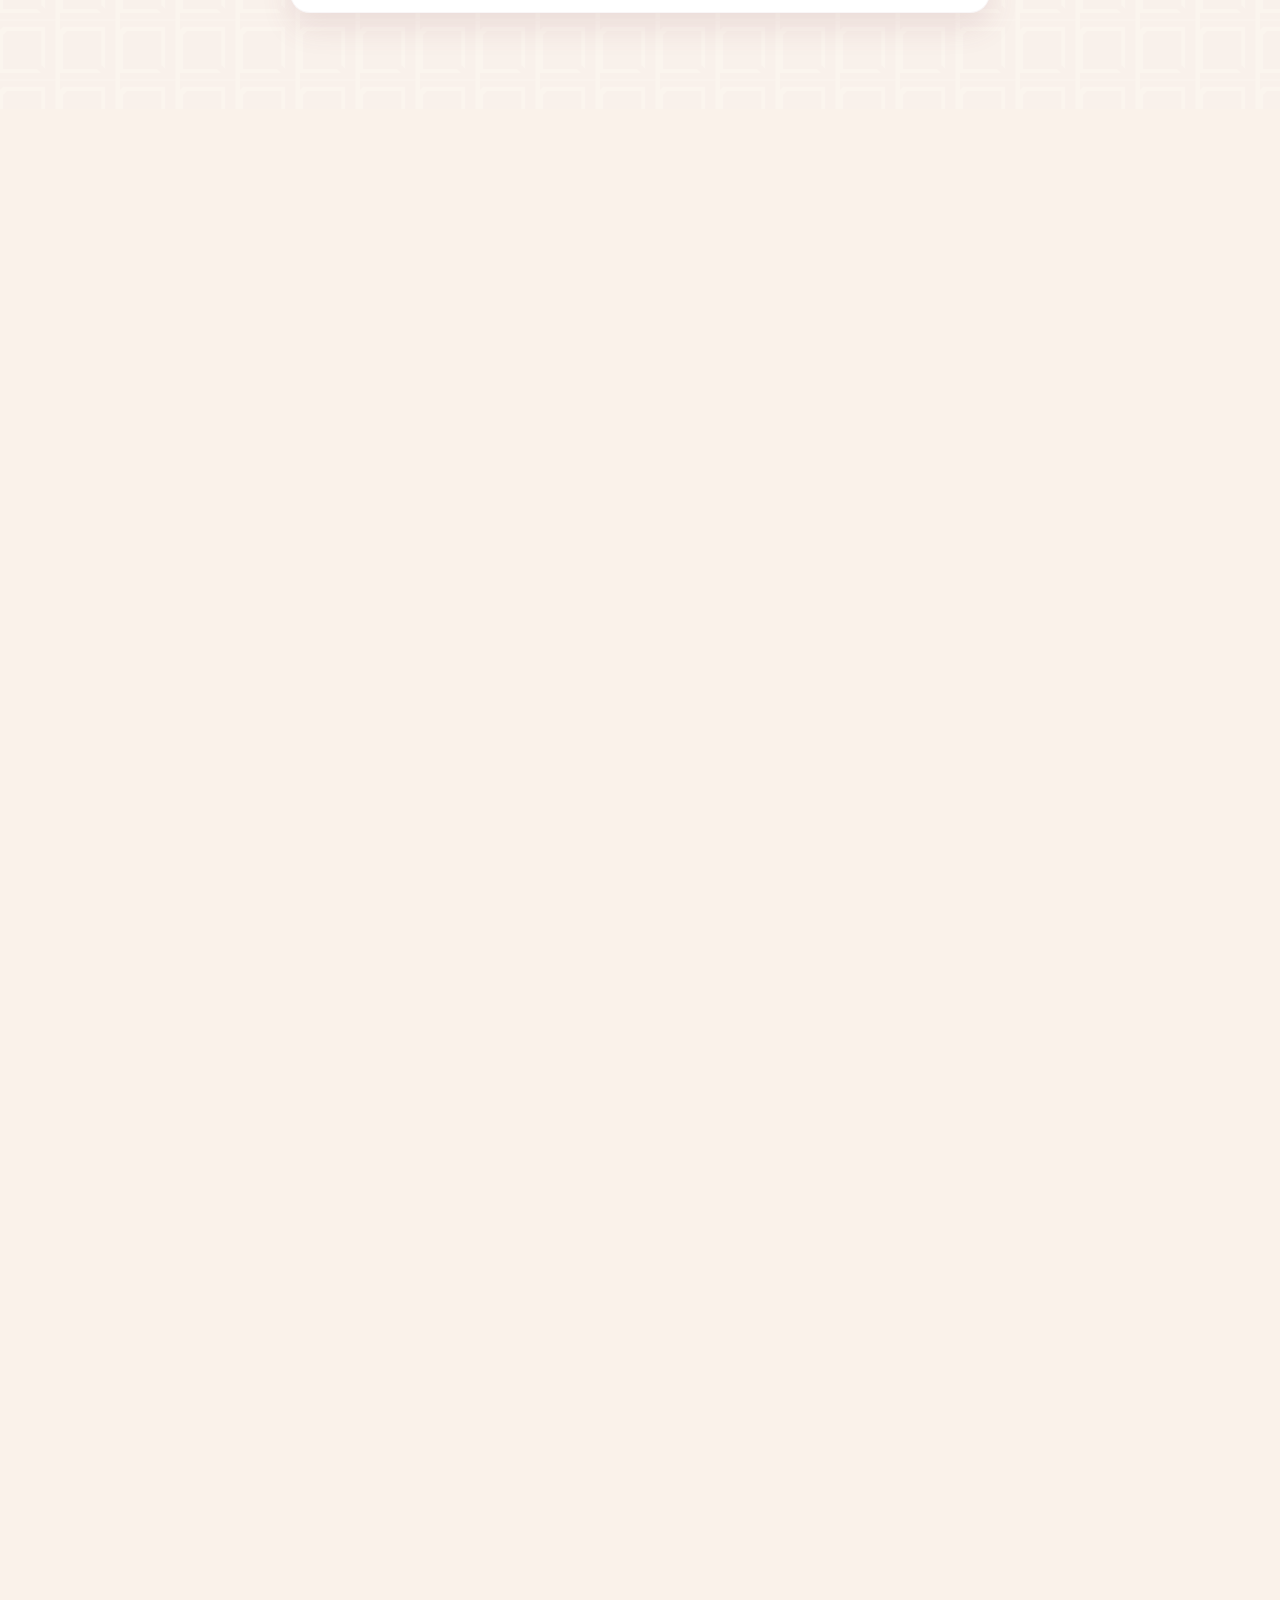
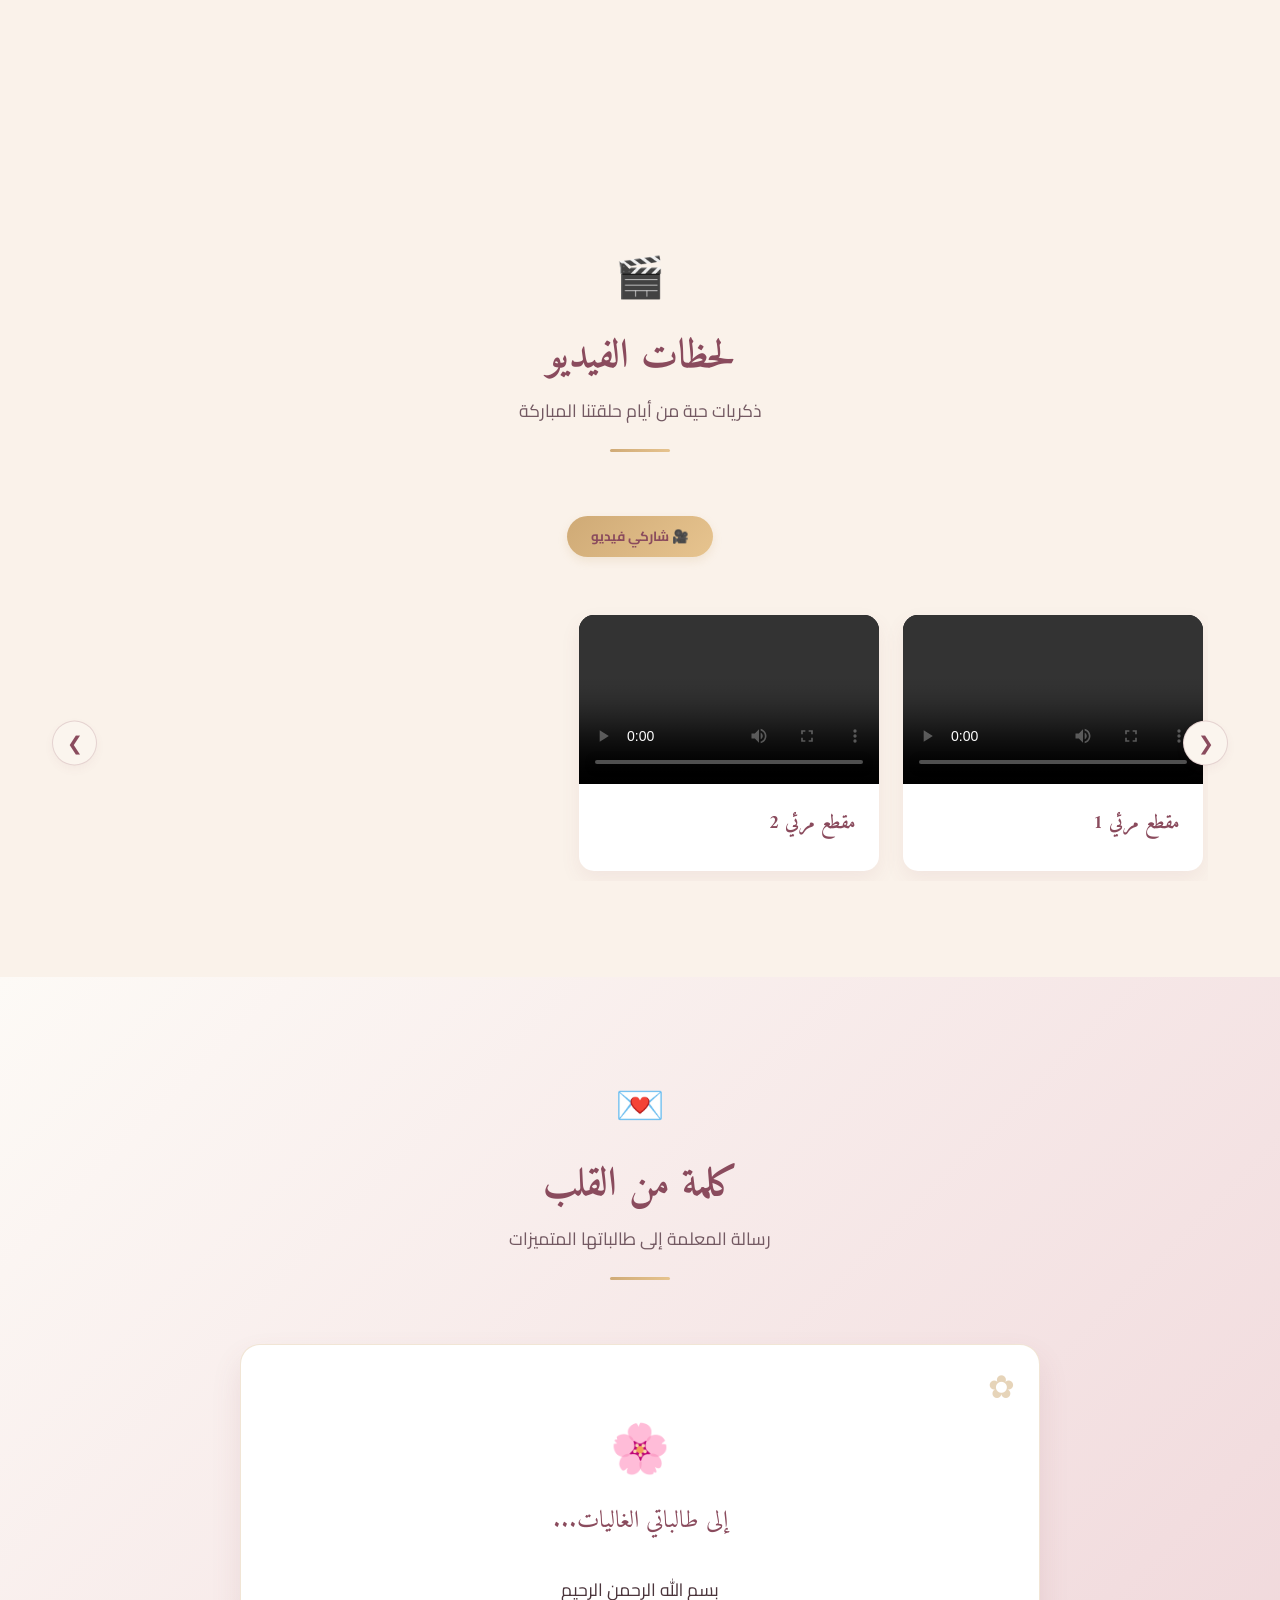
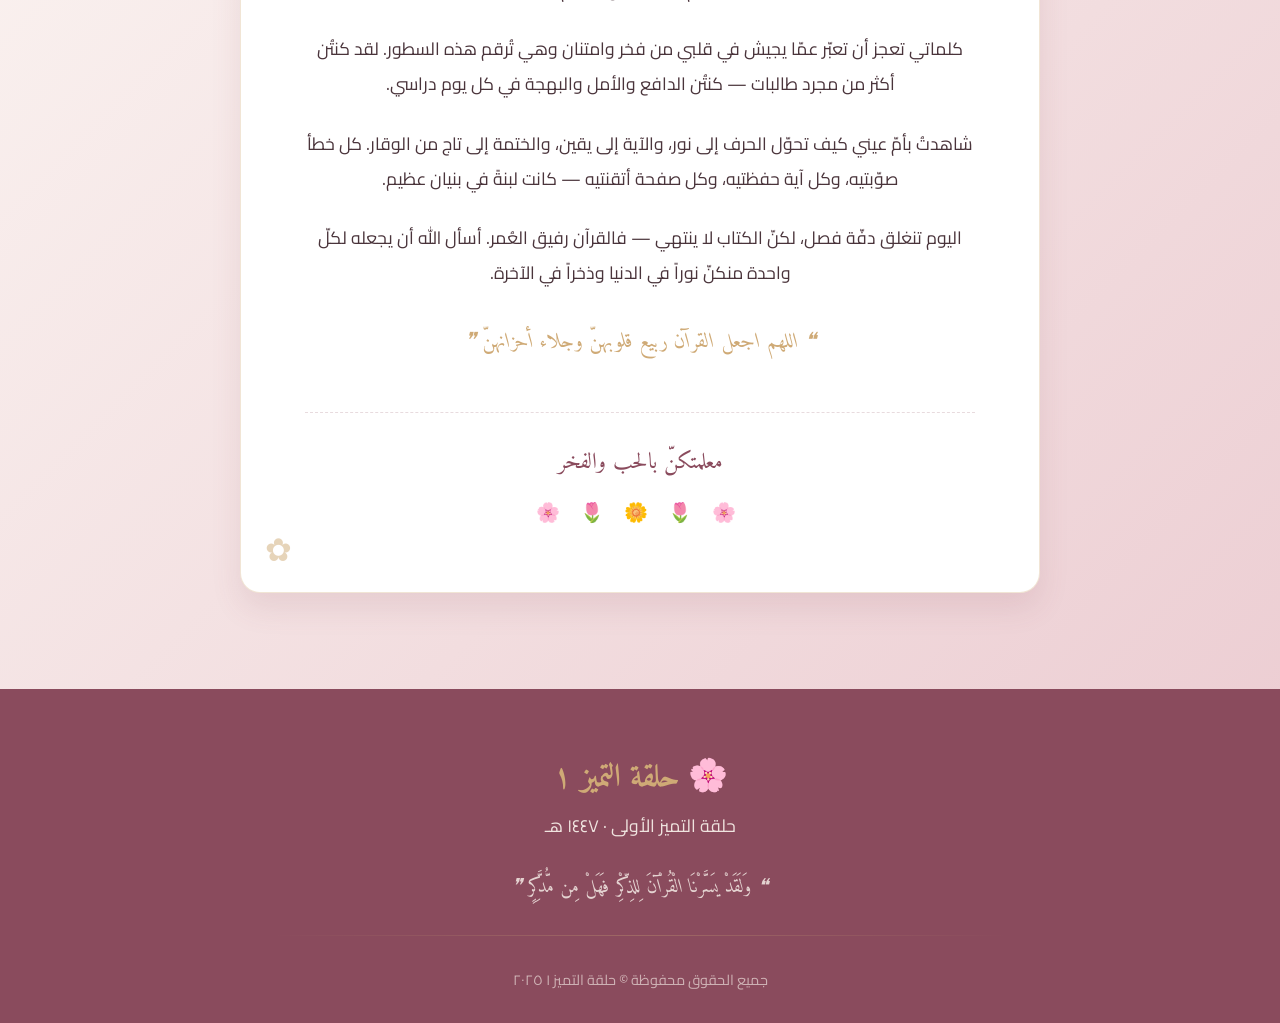
==== commit f8750ba1: "upgrade dashboard to pro, add video renaming and dynamic site configuration" ====
--- a/index.html
+++ b/index.html
@@ -46,14 +46,14 @@
     <div class="hero-content fade-in">
       <div class="hero-badge">✦ بسم الله الرحمن الرحيم ✦</div>
       <h1 class="hero-title">
-        <span class="hero-title-line1">حفل ختام</span>
-        <span class="hero-title-line2">حلقة التميز الأولى</span>
-        <span class="hero-title-line3 gold-text">حلقة التميز ١ ✨</span>
+        <span class="hero-title-line1" id="elHeroLine1">حفل ختام</span>
+        <span class="hero-title-line2" id="elHeroLine2">حلقة التميز الأولى</span>
+        <span class="hero-title-line3 gold-text" id="elHeroLine3">حلقة التميز ١ ✨</span>
       </h1>
-      <p class="hero-quote">
+      <p class="hero-quote" id="elHeroQuote">
         ❝ خيركم من تعلّم القرآن وعلّمه ❞
       </p>
-      <p class="hero-hadith">— رواه البخاري —</p>
+      <p class="hero-hadith" id="elHeroHadith">— رواه البخاري —</p>
       <a href="#player" class="hero-btn">
         <span>ابدئي رحلتك ✦</span>
         <div class="btn-glow"></div>
@@ -127,19 +127,22 @@
       </div>
 
       <div class="gallery-controls">
-        <button class="gallery-ctrl-btn active" data-action="all">الكل</button>
-        <button class="gallery-ctrl-btn" id="btnLoadMore">تحميل المزيد ✦</button>
+        <button class="gallery-ctrl-btn visitor-upload-btn" id="visitorImageBtn">📸 شاركي صورتك</button>
+        <input type="file" id="visitorImageUpload" accept="image/*" hidden multiple>
         <div class="gallery-count-badge" id="galleryCountBadge">0 صورة</div>
       </div>
 
-      <div class="gallery-grid" id="galleryGrid">
-        <!-- Images injected by JS -->
+      <div class="slider-wrapper">
+        <button class="slider-nav slider-prev" id="gallerySliderPrev">❮</button>
+        <div class="gallery-slider" id="galleryGrid">
+          <!-- Images injected by JS -->
+        </div>
+        <button class="slider-nav slider-next" id="gallerySliderNext">❯</button>
       </div>
 
       <div class="gallery-empty" id="galleryEmpty">
         <div class="gallery-empty-icon">🖼️</div>
-        <p>ضعي صورك في مجلد <code>images/</code> بصيغة pic1.jpg، pic2.jpg …</p>
-        <p class="gallery-empty-sub">سيتم تحميلها تلقائياً عند وجودها</p>
+        <p>لا توجد صور. كوني أول من يشارك! 📸</p>
       </div>
     </div>
   </section>
@@ -165,14 +168,22 @@
         <div class="section-divider"></div>
       </div>
 
-      <div class="video-grid" id="videoGrid">
-        <!-- Videos injected by JS -->
+      <div class="gallery-controls">
+         <button class="gallery-ctrl-btn visitor-upload-btn" id="visitorVideoBtn">🎥 شاركي فيديو</button>
+         <input type="file" id="visitorVideoUpload" accept="video/mp4,video/webm" hidden multiple>
+      </div>
+
+      <div class="slider-wrapper">
+        <button class="slider-nav slider-prev" id="videoSliderPrev">❮</button>
+        <div class="video-slider" id="videoGrid">
+          <!-- Videos injected by JS -->
+        </div>
+        <button class="slider-nav slider-next" id="videoSliderNext">❯</button>
       </div>
 
       <div class="gallery-empty" id="videoEmpty">
         <div class="gallery-empty-icon">🎥</div>
-        <p>ضعي مقاطع الفيديو في مجلد <code>videos/</code> بصيغة video1.mp4، video2.mp4 …</p>
-        <p class="gallery-empty-sub">سيتم تحميلها تلقائياً عند وجودها</p>
+        <p>لا توجد مقاطع فيديو. كوني أول من يشارك! 🎥</p>
       </div>
     </div>
   </section>
@@ -190,30 +201,30 @@
       <div class="thanks-card">
         <div class="thanks-card-top">
           <div class="thanks-rosette">🌸</div>
-          <p class="thanks-salutation">إلى طالباتي الغاليات...</p>
+          <p class="thanks-salutation" id="elThanksSalutation">إلى طالباتي الغاليات...</p>
         </div>
         <div class="thanks-body">
           <p>
             بسم الله الرحمن الرحيم
           </p>
-          <p>
+          <p id="elThanks1">
             كلماتي تعجز أن تعبّر عمّا يجيش في قلبي من فخر وامتنان وهي تُرقم هذه السطور.
             لقد كنتُن أكثر من مجرد طالبات — كنتُن الدافع والأمل والبهجة في كل يوم دراسي.
           </p>
-          <p>
+          <p id="elThanks2">
             شاهدتُ بأمّ عيني كيف تحوّل الحرف إلى نور، والآية إلى يقين، والختمة إلى تاج من الوقار.
             كل خطأ صوّبتيه، وكل آية حفظتيه، وكل صفحة أتقنتيه — كانت لبنةً في بنيان عظيم.
           </p>
-          <p>
+          <p id="elThanks3">
             اليوم تنغلق دفّة فصل، لكنّ الكتاب لا ينتهي — فالقرآن رفيق العُمر.
             أسأل الله أن يجعله لكلّ واحدة منكنّ نوراً في الدنيا وذخراً في الآخرة.
           </p>
-          <p class="thanks-dua">
+          <p class="thanks-dua" id="elThanksDua">
             ❝ اللهم اجعل القرآن ربيع قلوبهنّ وجلاء أحزانهنّ ❞
           </p>
         </div>
         <div class="thanks-footer">
-          <span class="thanks-signature">معلمتكنّ بالحب والفخر</span>
+          <span class="thanks-signature" id="elThanksSignature">معلمتكنّ بالحب والفخر</span>
           <div class="thanks-flowers">🌸 🌷 🌼 🌷 🌸</div>
         </div>
       </div>
@@ -223,14 +234,20 @@
   <!-- ░░░ FOOTER ░░░ -->
   <footer class="footer">
     <div class="footer-inner">
-      <div class="footer-logo">🌸 حلقة التميز ١</div>
-      <p class="footer-text">حلقة التميز الأولى · ١٤٤٧ هـ</p>
-      <p class="footer-quote">❝ وَلَقَدْ يَسَّرْنَا الْقُرْآنَ لِلذِّكْرِ فَهَلْ مِن مُّدَّكِرٍ ❞</p>
+      <div class="footer-logo" id="elFooterLogo">🌸 حلقة التميز ١</div>
+      <p class="footer-text" id="elFooterText">حلقة التميز الأولى · ١٤٤٧ هـ</p>
+      <p class="footer-quote" id="elFooterQuote">❝ وَلَقَدْ يَسَّرْنَا الْقُرْآنَ لِلذِّكْرِ فَهَلْ مِن مُّدَّكِرٍ ❞</p>
       <div class="footer-divider"></div>
-      <p class="footer-copy">جميع الحقوق محفوظة © حلقة التميز ١ ٢٠٢٥</p>
+      <p class="footer-copy" id="elFooterCopy">جميع الحقوق محفوظة © حلقة التميز ١ ٢٠٢٥</p>
     </div>
   </footer>
 
+  <!-- Firebase SDK -->
+  <script src="https://www.gstatic.com/firebasejs/10.12.0/firebase-app-compat.js"></script>
+  <script src="https://www.gstatic.com/firebasejs/10.12.0/firebase-firestore-compat.js"></script>
+  <script src="https://www.gstatic.com/firebasejs/10.12.0/firebase-storage-compat.js"></script>
+  <script src="firebase-config.js"></script>
+  
   <script src="db.js"></script>
   <script src="app.js"></script>
 </body>
--- a/style.css
+++ b/style.css
@@ -713,21 +713,89 @@
   font-weight: 700;
 }
 
-.gallery-grid {
-  display: grid;
-  grid-template-columns: repeat(auto-fill, minmax(280px, 1fr));
+.visitor-upload-btn {
+  background: var(--g-gold) !important;
+  color: var(--c-burgundy) !important;
+  border: none !important;
+  font-weight: 700;
+  box-shadow: 0 4px 10px rgba(207, 170, 118, 0.2);
+}
+
+.visitor-upload-btn:hover {
+  transform: translateY(-2px);
+  box-shadow: 0 6px 15px rgba(207, 170, 118, 0.4);
+}
+
+.gallery-grid, .video-slider {
+  display: flex;
+  overflow-x: auto;
   gap: 1.5rem;
-}
-
-.gallery-item {
+  padding: 10px 5px;
+  scroll-snap-type: x mandatory;
+  scroll-behavior: smooth;
+  width: 100%;
+}
+
+.gallery-grid::-webkit-scrollbar, .video-slider::-webkit-scrollbar {
+  display: none;
+}
+
+.slider-wrapper {
+  position: relative;
+  display: flex;
+  align-items: center;
+  width: 100%;
+}
+
+.slider-nav {
+  position: absolute;
+  top: 50%;
+  transform: translateY(-50%);
+  background: var(--c-cream);
+  border: 1px solid rgba(138, 75, 93, 0.2);
+  color: var(--c-burgundy);
+  width: 45px;
+  height: 45px;
+  border-radius: 50%;
+  z-index: 10;
+  cursor: pointer;
+  display: flex;
+  align-items: center;
+  justify-content: center;
+  box-shadow: var(--shadow-sm);
+  font-size: 1.2rem;
+  transition: all var(--trans-fast);
+}
+
+.slider-nav:hover {
+  background: var(--c-burgundy);
+  color: #fff;
+  transform: translateY(-50%) scale(1.1);
+  box-shadow: var(--shadow-md);
+}
+
+.slider-prev { right: -20px; }
+.slider-next { left: -20px; }
+
+@media (max-width: 768px) {
+  .slider-prev { right: -5px; }
+  .slider-next { left: -5px; }
+}
+
+.gallery-item, .video-item {
   position: relative;
   border-radius: 15px;
   overflow: hidden;
-  aspect-ratio: 1 / 1;
   cursor: pointer;
   box-shadow: var(--shadow-sm);
   transition: transform var(--trans-med), box-shadow var(--trans-med);
   background-color: var(--c-bg-dark);
+  flex: 0 0 300px;
+  scroll-snap-align: start;
+}
+
+.gallery-item {
+  aspect-ratio: 1 / 1;
 }
 
 .gallery-item:hover {
